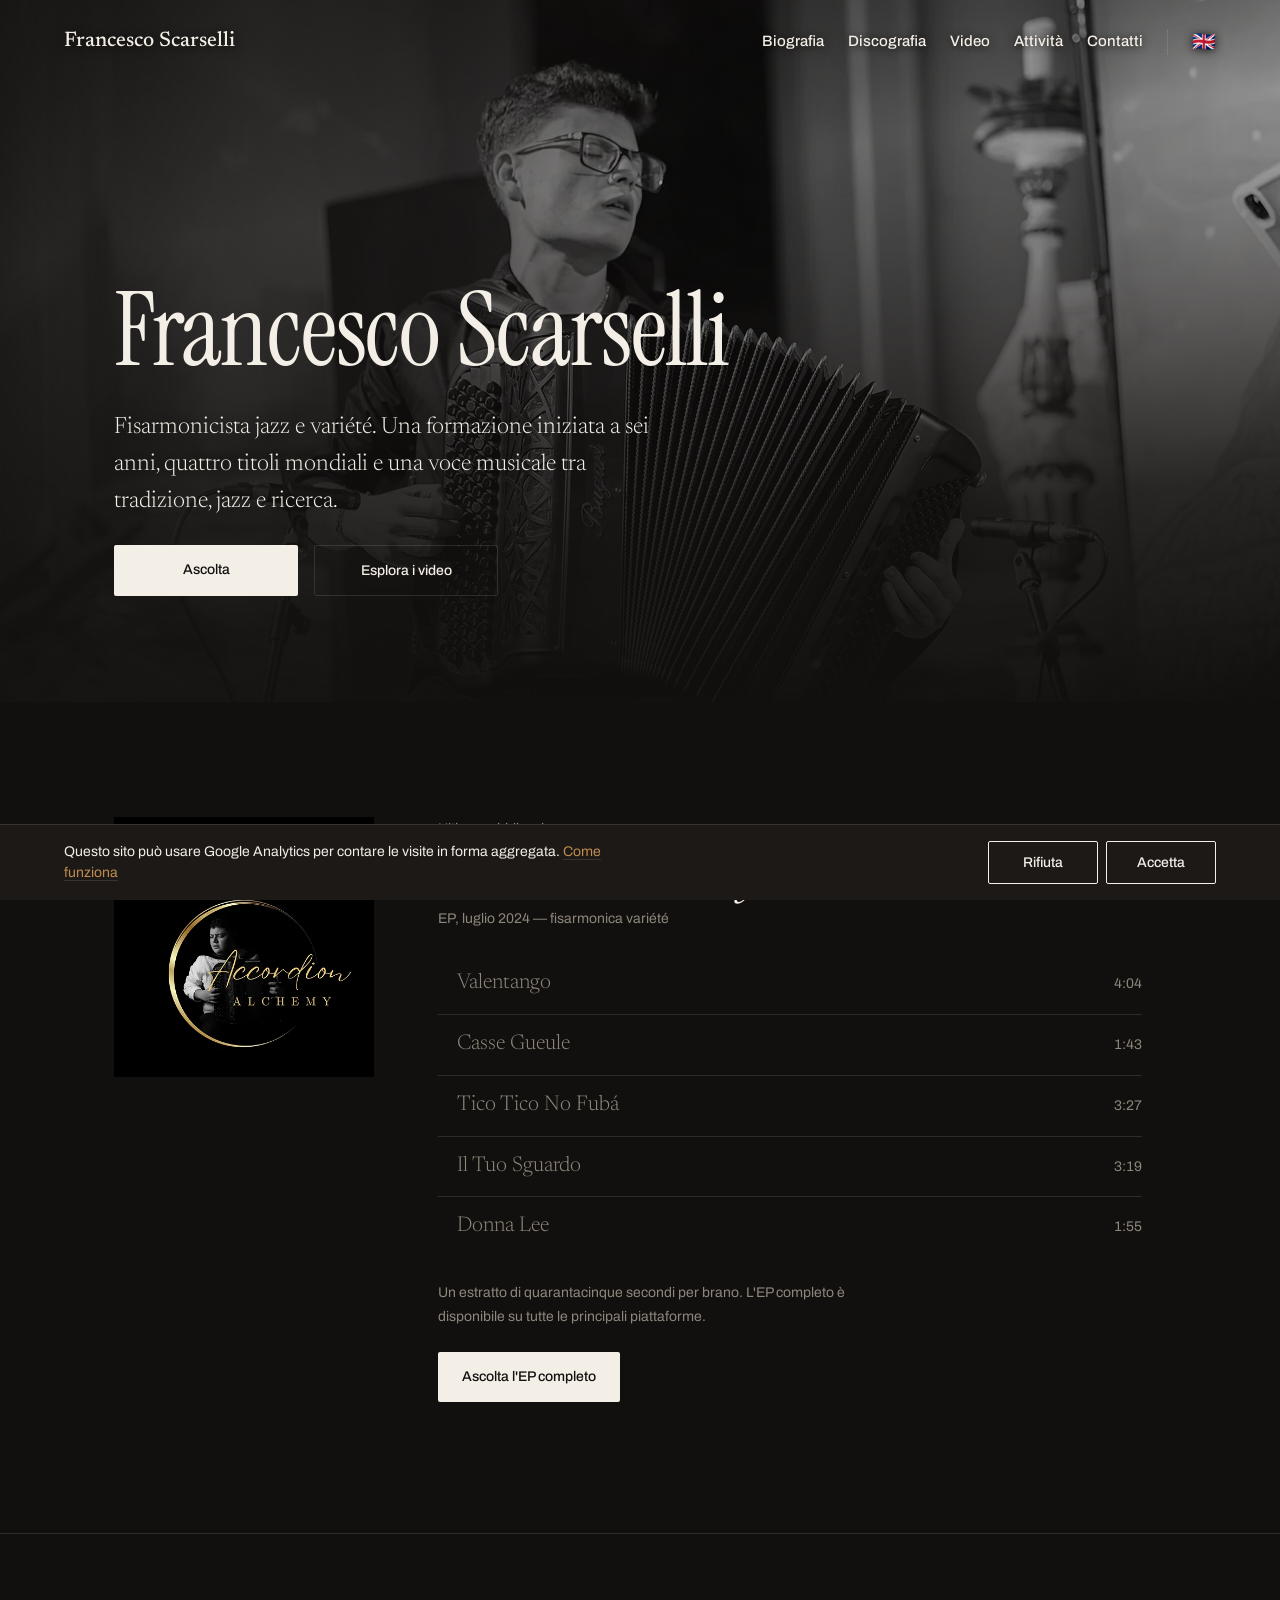
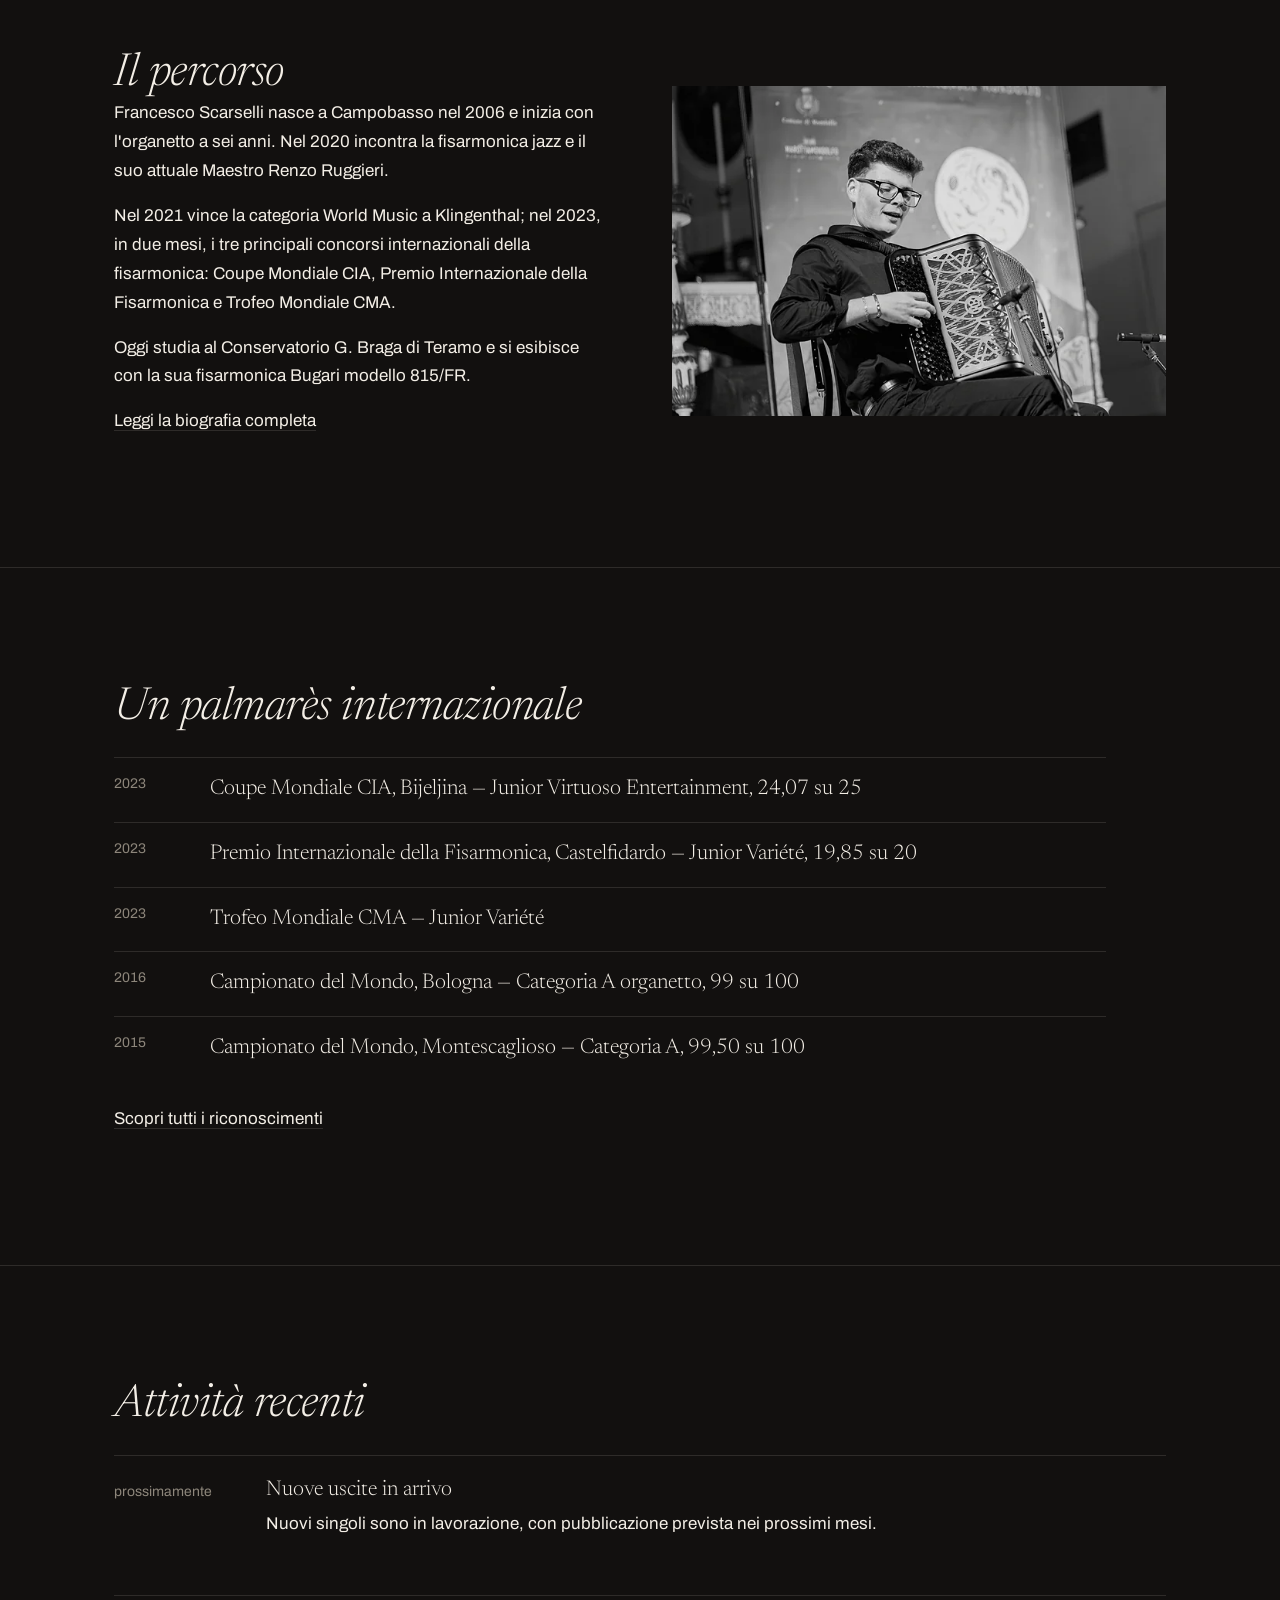
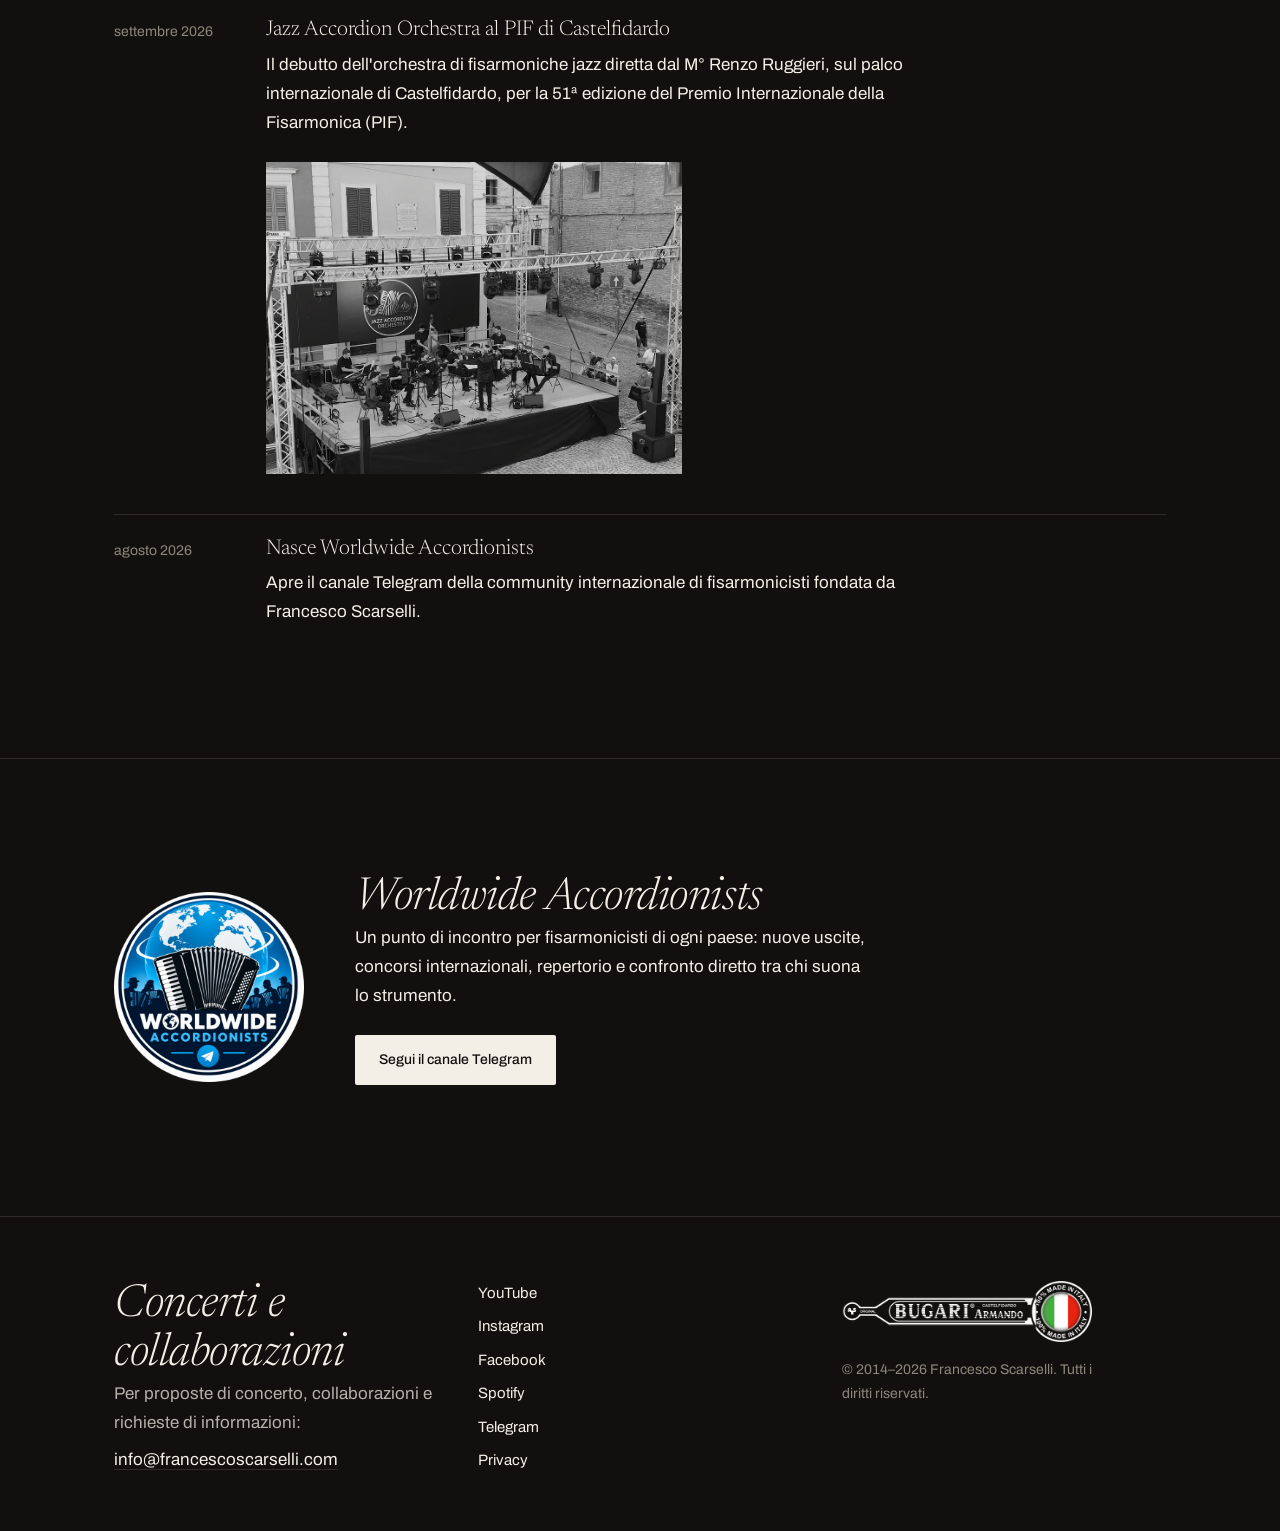
==== index.html @ 00cfff8c "Il lettore non si interrompe dopo un aggiornamento del sito e si chiude nella pagina video" ====
<!doctype html>
<html lang="it">
<head>
<meta charset="utf-8">
<meta name="viewport" content="width=device-width, initial-scale=1">
<title>Francesco Scarselli — fisarmonicista jazz e variété</title>
<meta name="description" content="Francesco Scarselli è un fisarmonicista jazz e variété, quattro volte campione del mondo. Scopri la sua biografia, musica e le prossime esibizioni.">
<link rel="alternate" hreflang="it" href="https://francescoscarselli.com/">
<link rel="alternate" hreflang="en" href="https://francescoscarselli.com/en/">
<link rel="alternate" hreflang="x-default" href="https://francescoscarselli.com/">
<link rel="preload" href="assets/fonts/archivo-400.woff2" as="font" type="font/woff2" crossorigin>
<link rel="preload" href="assets/fonts/instrument-serif.woff2" as="font" type="font/woff2" crossorigin>
<link rel="preload" href="assets/fonts/newsreader-300.woff2" as="font" type="font/woff2" crossorigin>
<link rel="preload" href="assets/fonts/newsreader-500.woff2" as="font" type="font/woff2" crossorigin>
<link rel="preload" href="assets/fonts/newsreader-300-italic.woff2" as="font" type="font/woff2" crossorigin>
<link rel="preload" href="assets/fonts/archivo-500.woff2" as="font" type="font/woff2" crossorigin>
<link rel="icon" href="favicon.png" type="image/png" sizes="128x128">
<link rel="apple-touch-icon" href="apple-touch-icon.png">
<meta property="og:type" content="website">
<meta property="og:site_name" content="Francesco Scarselli">
<meta property="og:locale" content="it_IT">
<meta property="og:title" content="Francesco Scarselli — fisarmonicista jazz e variété">
<meta property="og:description" content="Francesco Scarselli è un fisarmonicista jazz e variété, quattro volte campione del mondo. Scopri la sua biografia, musica e le prossime esibizioni.">
<meta property="og:image" content="https://francescoscarselli.com/assets/img/ritratto-apertura-1280.jpg">
<meta property="og:url" content="https://francescoscarselli.com/">
<meta name="twitter:card" content="summary_large_image">
<script type="application/ld+json">
{
  "@context": "https://schema.org",
  "@type": "Person",
  "name": "Francesco Scarselli",
  "jobTitle": "Fisarmonicista",
  "birthDate": "2006-04-15",
  "birthPlace": {
    "@type": "Place",
    "name": "Campobasso, Italia"
  },
  "url": "https://francescoscarselli.com/",
  "image": "https://francescoscarselli.com/assets/img/ritratto-apertura-1280.jpg",
  "email": "info@francescoscarselli.com",
  "knowsAbout": [
    "Fisarmonica jazz",
    "Fisarmonica variété",
    "Fisarmonica diatonica",
    "Organetto"
  ],
  "award": [
    "Coupe Mondiale CIA 2023, Junior Virtuoso Entertainment",
    "Premio Internazionale della Fisarmonica 2023, Junior Variété",
    "Trofeo Mondiale CMA 2023, Junior Variété",
    "Internationaler Akkordeonwettbewerb Klingenthal 2021, World Music"
  ],
  "sameAs": [
    "https://youtube.com/@francescoscarselli",
    "https://instagram.com/francesco_scarselli",
    "https://facebook.com/francescoscarselli.official",
    "https://open.spotify.com/artist/1GVGCBt9BLbeAoKMVGDyLu",
    "https://t.me/worldwideaccordionists"
  ]
}
</script>
<link rel="stylesheet" href="assets/css/site.css?v=ff2ffb48">
</head>
<body>
<a class="salta" href="#principale">Vai al contenuto</a>
<header class="testata">
  <a class="testata-nome" href="./">Francesco Scarselli</a>
  <nav class="testata-voci" aria-label="Sezioni del sito">
    <a href="biografia">Biografia</a>
    <a href="discografia">Discografia</a>
    <a href="video">Video</a>
    <a href="./#attivita">Attività</a>
    <a href="#contatti">Contatti</a>
  </nav>
  <a class="testata-lingua" href="en/" hreflang="en" lang="en" aria-label="Passa all'inglese" title="English">🇬🇧</a>
</header>
<main id="principale">
<section class="apertura">
  <picture class="apertura-foto">
    <source media="(max-width: 640px)" type="image/webp" srcset="assets/img/apertura-stretta-480.webp 480w, assets/img/apertura-stretta-640.webp 640w, assets/img/apertura-stretta-960.webp 960w, assets/img/apertura-stretta-1280.webp 1280w" sizes="100vw">
    <source media="(max-width: 640px)" srcset="assets/img/apertura-stretta-640.jpg 640w, assets/img/apertura-stretta-960.jpg 960w" sizes="100vw">
    <source type="image/webp" srcset="assets/img/ritratto-apertura-960.webp 960w, assets/img/ritratto-apertura-1280.webp 1280w, assets/img/ritratto-apertura-1920.webp 1920w, assets/img/ritratto-apertura-2560.webp 2560w" sizes="100vw">
    <img src="assets/img/ritratto-apertura-1280.jpg" width="4000" height="2667" alt="Francesco Scarselli in concerto, gli occhi chiusi sulla fisarmonica" fetchpriority="high">
  </picture>
  <div class="apertura-velo"></div>
  <div class="contenitore apertura-testo">
    <h1>Francesco Scarselli</h1>
    <p class="apertura-frase">Fisarmonicista jazz e variété. Una formazione iniziata a sei anni, quattro titoli mondiali e una voce musicale tra tradizione, jazz e ricerca.</p>
    <p class="azioni">
      <a class="bottone" href="#ascolta">Ascolta</a>
      <a class="bottone tenue" href="video">Esplora i video</a>
    </p>
  </div>
</section>
<section class="disco sezione" id="ascolta" data-disco="Accordion Alchemy">
  <div class="contenitore disco-griglia">
    <picture class="copertina">
      <source type="image/webp" srcset="assets/img/cover-accordion-alchemy-480.webp 480w, assets/img/cover-accordion-alchemy-640.webp 640w" sizes="(max-width: 720px) 220px, 260px">
      <img src="assets/img/cover-accordion-alchemy-640.jpg" width="640" height="640" loading="lazy" alt="Copertina di Accordion Alchemy: Francesco Scarselli con la fisarmonica dentro un cerchio dorato">
    </picture>
    <div>
      <p class="minuto">Ultima pubblicazione</p>
      <h2>Accordion Alchemy</h2>
      <p class="minuto">EP, luglio 2024 — fisarmonica variété</p>
      <ol class="tracce">
        <li><button type="button" data-src="assets/audio/valentango.mp3" data-duration="244"><span class="traccia-titolo">Valentango</span><span class="minuto">4:04</span></button></li>
        <li><button type="button" data-src="assets/audio/casse-gueule.mp3" data-duration="103"><span class="traccia-titolo">Casse Gueule</span><span class="minuto">1:43</span></button></li>
        <li><button type="button" data-src="assets/audio/tico-tico-no-fuba.mp3" data-duration="207"><span class="traccia-titolo">Tico Tico No Fubá</span><span class="minuto">3:27</span></button></li>
        <li><button type="button" data-src="assets/audio/il-tuo-sguardo.mp3" data-duration="199"><span class="traccia-titolo">Il Tuo Sguardo</span><span class="minuto">3:19</span></button></li>
        <li><button type="button" data-src="assets/audio/donna-lee.mp3" data-duration="115"><span class="traccia-titolo">Donna Lee</span><span class="minuto">1:55</span></button></li>
      </ol>
      <p class="nota-audio minuto">Un estratto di quarantacinque secondi per brano. L'EP completo è disponibile su tutte le principali piattaforme.</p>
      <p class="azioni"><a class="bottone" href="https://push.fm/fl/accordionalchemy" target="_blank">Ascolta l'EP completo</a></p>
    </div>
  </div>
</section>
<section class="sezione">
  <div class="contenitore ritratto-griglia">
    <div>
      <h2>Il percorso</h2>
      <p>Francesco Scarselli nasce a Campobasso nel 2006 e inizia con l'organetto a sei anni. Nel 2020 incontra la fisarmonica jazz e il suo attuale Maestro Renzo Ruggieri.</p>
      <p>Nel 2021 vince la categoria World Music a Klingenthal; nel 2023, in due mesi, i tre principali concorsi internazionali della fisarmonica: Coupe Mondiale CIA, Premio Internazionale della Fisarmonica e Trofeo Mondiale CMA.</p>
      <p>Oggi studia al Conservatorio G. Braga di Teramo e si esibisce con la sua fisarmonica Bugari modello 815/FR.</p>
      <p><a href="biografia">Leggi la biografia completa</a></p>
    </div>
    <picture>
      <source type="image/webp" srcset="assets/img/concerto-locandina-480.webp 480w, assets/img/concerto-locandina-640.webp 640w, assets/img/concerto-locandina-960.webp 960w, assets/img/concerto-locandina-1280.webp 1280w" sizes="(max-width: 860px) 100vw, 46vw">
      <img src="assets/img/concerto-locandina-1280.jpg" width="4000" height="2667" loading="lazy" alt="Francesco Scarselli suona la fisarmonica Bugari, con il fondale del festival illuminato alle spalle">
    </picture>
  </div>
</section>
<section class="sezione">
  <div class="contenitore">
    <h2>Un palmarès internazionale</h2>
    <ol class="albo">
      <li><span class="minuto">2023</span><span>Coupe Mondiale CIA, Bijeljina — Junior Virtuoso Entertainment, 24,07 su 25</span></li>
      <li><span class="minuto">2023</span><span>Premio Internazionale della Fisarmonica, Castelfidardo — Junior Variété, 19,85 su 20</span></li>
      <li><span class="minuto">2023</span><span>Trofeo Mondiale CMA — Junior Variété</span></li>
      <li><span class="minuto">2016</span><span>Campionato del Mondo, Bologna — Categoria A organetto, 99 su 100</span></li>
      <li><span class="minuto">2015</span><span>Campionato del Mondo, Montescaglioso — Categoria A, 99,50 su 100</span></li>
    </ol>
    <p><a href="biografia#riconoscimenti">Scopri tutti i riconoscimenti</a></p>
  </div>
</section>
<section class="sezione" id="attivita">
  <div class="contenitore">
    <h2>Attività recenti</h2>
    <div class="diario">
      <article>
        <p class="minuto">prossimamente</p>
        <div>
          <h3>Nuove uscite in arrivo</h3>
          <p>Nuovi singoli sono in lavorazione, con pubblicazione prevista nei prossimi mesi.</p>
        </div>
      </article>
      <article>
        <p class="minuto">settembre 2026</p>
        <div>
          <h3>Jazz Accordion Orchestra al PIF di Castelfidardo</h3>
          <p>Il debutto dell'orchestra di fisarmoniche jazz diretta dal M° Renzo Ruggieri, sul palco internazionale di Castelfidardo, per la 51ª edizione del Premio Internazionale della Fisarmonica (PIF).</p>
          <picture>
            <source type="image/webp" srcset="assets/img/jao-castelfidardo-640.webp 640w, assets/img/jao-castelfidardo-960.webp 960w, assets/img/jao-castelfidardo-1280.webp 1280w" sizes="(max-width: 640px) 100vw, 42rem">
            <img src="assets/img/jao-castelfidardo-960.jpg" width="960" height="720" loading="lazy" alt="La Jazz Accordion Orchestra sul palco di Piazza della Repubblica a Castelfidardo, diretta da Renzo Ruggieri">
          </picture>
        </div>
      </article>
      <article>
        <p class="minuto">agosto 2026</p>
        <div>
          <h3>Nasce Worldwide Accordionists</h3>
          <p>Apre il canale Telegram della community internazionale di fisarmonicisti fondata da Francesco Scarselli.</p>
        </div>
      </article>
    </div>
  </div>
</section>
<section class="sezione community">
  <div class="contenitore community-griglia">
    <img class="logo-canale" src="assets/img/marchi/worldwide-accordionists.png?v=06b017e7" width="520" height="520" loading="lazy" alt="">
    <div>
      <h2>Worldwide Accordionists</h2>
    <p>Un punto di incontro per fisarmonicisti di ogni paese: nuove uscite, concorsi internazionali, repertorio e confronto diretto tra chi suona lo strumento.</p>
    <p class="azioni">
      <a class="bottone" href="https://t.me/worldwideaccordionists" target="_blank">Segui il canale Telegram</a>
    </p>
    </div>
  </div>
</section>
</main>
<footer class="piede" id="contatti">
  <div class="contenitore piede-griglia">
    <div>
      <h2>Concerti e collaborazioni</h2>
      <p class="piede-invito">Per proposte di concerto, collaborazioni e richieste di informazioni:</p>
      <p><a href="mailto:info@francescoscarselli.com">info@francescoscarselli.com</a></p>
    </div>
    <nav aria-label="Profili social">
      <a href="https://youtube.com/@francescoscarselli" target="_blank">YouTube</a>
      <a href="https://instagram.com/francesco_scarselli" target="_blank">Instagram</a>
      <a href="https://facebook.com/francescoscarselli.official" target="_blank">Facebook</a>
      <a href="https://open.spotify.com/artist/1GVGCBt9BLbeAoKMVGDyLu" target="_blank">Spotify</a>
      <a href="https://t.me/francescoscarselli" target="_blank">Telegram</a>
      <a href="privacy">Privacy</a>
    </nav>
    <div class="piede-chiusura">
      <p class="marchio"><img src="assets/img/marchi/bugari-armando.png?v=b4e5bd3c" width="620" height="153" loading="lazy" alt="Bugari Armando Accordions, Castelfidardo"></p>
      <p class="minuto piede-nota">&copy; 2014–2026 Francesco Scarselli. Tutti i diritti riservati.</p>
    </div>
  </div>
</footer>
<script type="module" src="assets/js/player.js?v=7bae52b1"></script>
<script type="module" src="assets/js/nav.js?v=7eef18b5"></script>
<script type="module" src="assets/js/video.js?v=ce2b195b"></script>
<script type="module" src="assets/js/consenso.js?v=708067f4"></script>
</body>
</html>
---- assets/css/site.css ----
@font-face {
  font-family: 'Newsreader';
  src: url('../fonts/newsreader-300.woff2') format('woff2');
  font-weight: 300;
  font-style: normal;
  font-display: optional;
}
@font-face {
  font-family: 'Newsreader';
  src: url('../fonts/newsreader-300-italic.woff2') format('woff2');
  font-weight: 300;
  font-style: italic;
  font-display: optional;
}
@font-face {
  font-family: 'Newsreader';
  src: url('../fonts/newsreader-500.woff2') format('woff2');
  font-weight: 500;
  font-style: normal;
  font-display: optional;
}
@font-face {
  font-family: 'Instrument Serif';
  src: url('../fonts/instrument-serif.woff2') format('woff2');
  font-weight: 400;
  font-style: normal;
  font-display: optional;
}
@font-face {
  font-family: 'Archivo';
  src: url('../fonts/archivo-400.woff2') format('woff2');
  font-weight: 400;
  font-style: normal;
  font-display: optional;
}
@font-face {
  font-family: 'Archivo';
  src: url('../fonts/archivo-500.woff2') format('woff2');
  font-weight: 500;
  font-style: normal;
  font-display: optional;
}

:root {
  --fondo: #12100F;
  --superficie: #1C1917;
  --testo: #F3EEE6;
  --secondario: #8D867B;
  --accento: #BE8C4E;
  --bordo: rgba(243, 238, 230, .12);

  --t1: 13px;
  --t2: 14px;
  --t3: 17px;
  --t4: 21px;
  --t5: 28px;
  --t6: clamp(30px, 4.4vw, 46px);
  --t7: clamp(44px, 8vw, 112px);

  --s1: 8px;
  --s2: 16px;
  --s3: 24px;
  --s4: 40px;
  --s5: 64px;
  --s6: 96px;
  --s7: 128px;

  --gronda: clamp(20px, 5vw, 64px);
  --titolo: 'Newsreader', Georgia, 'Times New Roman', serif;
  --corrente: 'Archivo', system-ui, -apple-system, 'Segoe UI', sans-serif;

  color-scheme: dark;
}

*, *::before, *::after { box-sizing: border-box; }

html {
  -webkit-text-size-adjust: 100%;
  overflow-x: clip;
  scroll-behavior: smooth;
}

body {
  margin: 0;
  background: var(--fondo);
  color: var(--testo);
  font-family: var(--corrente);
  font-size: var(--t3);
  line-height: 1.7;
}

h1, h2, h3 {
  font-family: var(--titolo);
  font-weight: 300;
  line-height: 1.08;
  text-wrap: balance;
  margin: 0;
}

h1 { font-size: var(--t7); letter-spacing: -.02em; }
h2 { font-size: var(--t6); font-style: italic; font-weight: 300; letter-spacing: -.01em; }
h3 { font-size: var(--t4); font-weight: 300; }

p { margin: 0 0 var(--s2); max-width: 66ch; }

a { color: var(--testo); text-decoration-color: var(--bordo); text-underline-offset: .22em; }
a:hover { text-decoration-color: var(--accento); }

:focus-visible {
  outline: 2px solid var(--accento);
  outline-offset: 3px;
  border-radius: 1px;
}

img { display: block; max-width: 100%; height: auto; }

.contenitore {
  width: 100%;
  max-width: 1180px;
  margin-inline: auto;
  padding-inline: var(--gronda);
}

.stretto { max-width: 720px; }
.stretto p { font-size: 18px; }

.sezione { padding-block: clamp(var(--s5), 9vw, var(--s7)); }
.sezione + .sezione { border-top: 1px solid var(--bordo); }

.minuto {
  font-size: var(--t2);
  color: var(--secondario);
  font-variant-numeric: tabular-nums;
}

.azioni { display: flex; flex-wrap: wrap; gap: var(--s2); margin-top: var(--s3); }
.apertura-testo .azioni .bottone { min-width: 11.5rem; text-align: center; }

.bottone {
  display: inline-block;
  padding: 13px var(--s3);
  background: var(--testo);
  color: var(--fondo);
  font-family: var(--corrente);
  font-size: var(--t2);
  font-weight: 500;
  text-decoration: none;
  border-radius: 2px;
}
.bottone.tenue { background: none; color: var(--testo); border: 1px solid var(--bordo); }

.salta {
  position: absolute;
  left: -9999px;
}
.salta:focus {
  left: var(--gronda);
  top: var(--s2);
  z-index: 60;
  background: var(--testo);
  color: var(--fondo);
  padding: var(--s1) var(--s2);
}

@media (prefers-reduced-motion: reduce) {
  html { scroll-behavior: auto; }
  *, *::before, *::after {
    animation-duration: .001ms !important;
    animation-iteration-count: 1 !important;
    transition-duration: .001ms !important;
  }
}

.testata {
  position: relative;
  z-index: 10;
  display: flex;
  align-items: center;
  gap: var(--s3);
  padding: var(--s3) var(--gronda);
}
.testata-nome {
  font-family: var(--titolo);
  font-size: var(--t4);
  font-weight: 500;
  text-decoration: none;
  margin-right: auto;
  text-shadow: 0 1px 10px rgba(18, 16, 15, .9);
  transform-origin: left center;
  transition: transform .18s ease, color .18s ease;
}
.testata-nome:hover { transform: scale(1.05); color: var(--accento); }
.testata-voci {
  display: flex;
  gap: var(--s3);
  padding-right: var(--s3);
  border-right: 1px solid var(--bordo);
}
.testata-voci a, .testata-lingua {
  font-size: 15px;
  font-weight: 500;
  color: var(--testo);
  text-decoration: none;
  text-shadow: 0 1px 10px rgba(18, 16, 15, .9);
}
.testata-voci a:hover, .testata-lingua:hover { color: var(--accento); }
.testata-lingua {
  font-size: 19px;
  line-height: 1;
  filter: saturate(.9);
  transition: transform .18s ease, filter .18s ease;
}
.testata-lingua:hover { transform: scale(1.12); filter: saturate(1.1); }

.apertura {
  position: relative;
  min-height: 78svh;
  display: flex;
  align-items: flex-end;
  margin-top: -84px;
  padding-top: 84px;
}
body:has(.apertura) .testata {
  position: absolute;
  inset-inline: 0;
  top: 0;
}
body:has(.apertura) .apertura {
  margin-top: 0;
  padding-top: 0;
}
.apertura-foto { position: absolute; inset: 0; }
.apertura-foto img {
  width: 100%;
  height: 100%;
  object-fit: cover;
  object-position: 62% 26%;
}
.apertura-velo {
  position: absolute;
  inset: 0;
  background:
    linear-gradient(172deg, rgba(18,16,15,.6) 0%, rgba(18,16,15,.2) 30%, rgba(18,16,15,.88) 74%, var(--fondo) 100%),
    linear-gradient(95deg, rgba(18,16,15,.92) 0%, rgba(18,16,15,.5) 36%, rgba(18,16,15,0) 64%);
}
.apertura-testo { position: relative; padding-bottom: clamp(var(--s4), 7vw, var(--s6)); }
.apertura-testo h1 {
  font-family: 'Instrument Serif', 'Newsreader', Georgia, serif;
  font-weight: 400;
  letter-spacing: -.012em;
}
.apertura-frase {
  font-family: var(--titolo);
  font-weight: 300;
  font-size: clamp(var(--t3), 2.1vw, 23px);
  line-height: 1.6;
  max-width: 44ch;
  margin-top: var(--s3);
  text-shadow: 0 1px 24px rgba(18,16,15,.85);
}

.disco-griglia {
  display: grid;
  grid-template-columns: minmax(180px, 260px) 1fr;
  gap: clamp(var(--s3), 5vw, var(--s5));
  align-items: start;
}
.copertina img { width: 100%; }

.tracce {
  list-style: none;
  margin: var(--s3) 0;
  padding: 0;
  max-width: 44rem;
}
.tracce li + li { border-top: 1px solid var(--bordo); }
.tracce button {
  display: flex;
  align-items: baseline;
  gap: var(--s2);
  width: 100%;
  padding: 12px 0;
  background: none;
  border: 0;
  color: var(--secondario);
  font: inherit;
  font-size: var(--t3);
  text-align: left;
  cursor: pointer;
}
.tracce .traccia-titolo { font-family: var(--titolo); font-size: var(--t4); font-weight: 300; }
.tracce .minuto { margin-left: auto; }
.tracce button:hover:not(:disabled) { color: var(--testo); }
.tracce button:disabled { cursor: default; }
.tracce .in-ascolto button { color: var(--testo); }
.tracce button { padding-left: 19px; }
.tracce .traccia-titolo { position: relative; }
.tracce .in-ascolto .traccia-titolo::before {
  content: '';
  position: absolute;
  left: -19px;
  top: 50%;
  width: 7px;
  height: 7px;
  margin-top: -3.5px;
  border-radius: 50%;
  background: var(--accento);
}
.nota-audio { max-width: 52ch; margin-top: var(--s2); }

.barra[hidden] { display: none; }
.barra {
  position: fixed;
  inset-inline: 0;
  bottom: 0;
  z-index: 50;
  display: flex;
  align-items: center;
  gap: var(--s2);
  height: 56px;
  padding-inline: var(--gronda);
  background: var(--superficie);
  border-top: 1px solid var(--bordo);
}
.barra-play {
  width: 30px;
  height: 30px;
  flex: none;
  border: 1px solid var(--accento);
  border-radius: 50%;
  background: none;
  cursor: pointer;
  position: relative;
}
.barra-play::before,
.barra-play::after {
  content: '';
  position: absolute;
  top: 50%;
  width: 3px;
  height: 11px;
  background: var(--accento);
  transform: translateY(-50%);
}
.barra-play::before { left: 10px; }
.barra-play::after { right: 10px; }
.barra.in-pausa .barra-play::before {
  left: 11px;
  width: 0;
  height: 0;
  background: none;
  border-left: 9px solid var(--accento);
  border-top: 6px solid transparent;
  border-bottom: 6px solid transparent;
}
.barra.in-pausa .barra-play::after { content: none; }
.barra-testo { display: flex; gap: var(--s2); align-items: center; min-width: 0; }
.barra-titolo {
  font-family: var(--titolo);
  font-size: var(--t3);
  font-weight: 300;
  line-height: 1;
  white-space: nowrap;
  overflow: hidden;
  text-overflow: ellipsis;
}
.barra-linea { flex: 1; height: 2px; background: var(--bordo); min-width: 60px; }
.barra-linea i {
  display: block;
  height: 100%;
  background: var(--accento);
  transform-origin: left;
  transform: scaleX(0);
}
.barra-chiudi {
  display: flex;
  align-items: center;
  justify-content: center;
  width: 44px;
  height: 44px;
  margin-right: -10px;
  flex: none;
  background: none;
  border: 0;
  color: var(--secondario);
  font-size: var(--t4);
  line-height: 1;
  cursor: pointer;
  padding: 0;
}
.barra-chiudi:hover { color: var(--testo); }
.barra-chiudi svg { width: 15px; height: 15px; }
.barra-tempo { line-height: 1; }

.ritratto-griglia {
  display: grid;
  grid-template-columns: 1fr 1fr;
  gap: clamp(var(--s3), 5vw, var(--s5));
  align-items: center;
}

.albo {
  list-style: none;
  margin: var(--s3) 0;
  padding: 0;
  max-width: 62rem;
}
.albo li {
  display: flex;
  gap: var(--s3);
  padding: 14px 0;
  border-top: 1px solid var(--bordo);
  font-family: var(--titolo);
  font-size: var(--t4);
  font-weight: 300;
}
.albo .minuto { flex: none; width: 4.5rem; font-family: var(--corrente); }

.diario { display: grid; gap: var(--s4); margin-top: var(--s3); }
.diario article {
  display: grid;
  grid-template-columns: 8rem 1fr;
  gap: var(--s3);
  padding-top: var(--s3);
  border-top: 1px solid var(--bordo);
}
.diario h3 { margin-bottom: var(--s1); }
.diario picture { display: block; margin-top: var(--s3); max-width: 26rem; }

.community p { max-width: 52ch; }

.piede {
  border-top: 1px solid var(--bordo);
  padding-block: var(--s5) var(--s4);
}
.piede-griglia {
  display: grid;
  grid-template-columns: repeat(auto-fit, minmax(230px, 1fr));
  gap: var(--s4);
  align-items: start;
}
.piede nav { display: flex; flex-direction: column; gap: var(--s1); }
.piede nav a { font-size: 15px; text-decoration: none; color: var(--testo); }
.piede nav a:hover { color: var(--accento); }
.piede-nota { max-width: 32ch; }
.piede-invito { max-width: 34ch; margin-bottom: var(--s1); color: rgba(243, 238, 230, .72); }

@media (max-width: 860px) {
  .ritratto-griglia { grid-template-columns: 1fr; }
}
@media (max-width: 720px) {
  .disco-griglia { grid-template-columns: 1fr; }
  .copertina { max-width: 220px; }
  .barra-tempo { display: none; }
}
@media (max-width: 640px) {
  .testata { flex-wrap: wrap; gap: var(--s2); padding-block: var(--s2); }
  .testata-voci {
    order: 3;
    width: 100%;
    flex-wrap: wrap;
    justify-content: space-between;
    column-gap: var(--s2);
    row-gap: 6px;
    padding-right: 0;
    border-right: 0;
  }


  .apertura { min-height: 82svh; }
  .apertura-foto img { object-position: 50% 12%; }
  .apertura-velo {
    background: linear-gradient(180deg, rgba(18,16,15,.72) 0%, rgba(18,16,15,.15) 26%, rgba(18,16,15,.72) 58%, rgba(18,16,15,.96) 82%, var(--fondo) 100%);
  }
  .apertura-frase { font-size: var(--t3); }

  .sezione { padding-block: var(--s4); }
  h2 { font-size: 30px; }

  .disco-griglia { grid-template-columns: 1fr; gap: var(--s2); }
  .copertina { max-width: 132px; }
  .tracce { margin-top: var(--s2); }
  .tracce button { padding: 10px 0; }
  .tracce .traccia-titolo { font-size: var(--t3); }

  .ritratto-griglia img { max-height: 260px; object-fit: cover; object-position: 50% 35%; }

  .albo { margin-block: var(--s2); }
  .albo li { flex-direction: column; gap: 0; font-size: 16px; padding: 11px 0; line-height: 1.45; }
  .albo .minuto { width: auto; font-size: var(--t1); }

  .diario { gap: var(--s3); }
  .diario article { grid-template-columns: 1fr; gap: 2px; padding-top: var(--s2); }
  .diario picture { margin-top: var(--s2); }
}

.video-griglia {
  display: grid;
  grid-template-columns: repeat(auto-fit, minmax(300px, 1fr));
  gap: var(--s3);
  margin-top: var(--s4);
}
.video { aspect-ratio: 16 / 9; background: var(--superficie); max-width: 100%; }
.video a {
  position: relative;
  display: block;
  width: 100%;
  height: 100%;
  color: var(--testo);
  text-decoration: none;
}
.video img { width: 100%; height: 100%; object-fit: cover; opacity: .72; }
.video a span {
  position: absolute;
  inset-inline: 0;
  bottom: 0;
  padding: var(--s2);
  font-family: var(--titolo);
  font-size: var(--t4);
  font-weight: 300;
  background: linear-gradient(transparent, rgba(18,16,15,.94));
}
.video a:hover img { opacity: .95; }
.video iframe { width: 100%; height: 100%; border: 0; display: block; }

.community-griglia {
  display: grid;
  grid-template-columns: minmax(120px, 190px) 1fr;
  gap: clamp(var(--s3), 4vw, var(--s5));
  align-items: center;
}
.logo-canale { width: 100%; height: auto; }

.marchio { margin: 0 0 var(--s2); }
.marchio img {
  width: 100%;
  max-width: 250px;
  height: auto;
}

.video-principale { margin: var(--s4) 0 var(--s5); }
.video-principale video {
  width: 100%;
  height: auto;
  display: block;
  background: var(--superficie);
  aspect-ratio: 16 / 9;
}
.video-principale .avviso-audio {
  display: inline-flex;
  align-items: center;
  gap: 8px;
  margin-top: 10px;
  padding: 7px 14px;
  font-family: var(--corrente);
  font-size: var(--t2);
  color: var(--accento);
  background: none;
  border: 1px solid var(--accento);
  border-radius: 2px;
  cursor: pointer;
}
.video-principale .avviso-audio::before {
  content: '';
  width: 0;
  height: 0;
  border-left: 7px solid currentColor;
  border-top: 5px solid transparent;
  border-bottom: 5px solid transparent;
}
.video-principale .avviso-audio:hover { background: var(--accento); color: var(--fondo); }
.video-principale figcaption {
  margin-top: 6px;
  font-size: var(--t2);
  color: var(--secondario);
  max-width: 60ch;
}

@media (max-width: 640px) {
  .community-griglia { grid-template-columns: 1fr; justify-items: start; }
  .logo-canale { max-width: 150px; }
}

.consenso[hidden] { display: none; }
.consenso {
  position: fixed;
  inset-inline: 0;
  bottom: 0;
  z-index: 60;
  padding: var(--s2) var(--gronda);
  background: var(--superficie);
  border-top: 1px solid var(--bordo);
}
.consenso-dentro {
  display: flex;
  flex-wrap: wrap;
  align-items: center;
  justify-content: space-between;
  gap: var(--s2) var(--s3);
  width: 100%;
  max-width: 1180px;
  margin-inline: auto;
}
.consenso p {
  margin: 0;
  flex: 1 1 22rem;
  font-size: var(--t2);
  line-height: 1.55;
  color: var(--testo);
  max-width: 68ch;
}
.consenso a { color: var(--accento); }
.consenso-azioni { display: flex; gap: var(--s1); flex: none; }
.consenso .bottone {
  cursor: pointer;
  font-family: var(--corrente);
  background: none;
  color: var(--testo);
  border: 1px solid var(--testo);
  min-width: 110px;
  text-align: center;
}
.consenso .bottone:hover {
  background: var(--accento);
  border-color: var(--accento);
  color: var(--fondo);
}

.barra { bottom: var(--spazio-banner, 0px); }

@media (max-width: 640px) {
  .consenso { padding-block: var(--s2); }
  .consenso-azioni { width: 100%; }
  .consenso-azioni .bottone { flex: 1; text-align: center; }
}

.ritratto-ampio { margin: 0; max-width: 70ch; }
.ritratto-ampio img { width: 100%; }
.ritratto-ampio figcaption {
  margin-top: 10px;
  font-size: var(--t2);
  color: var(--secondario);
}

@keyframes entra-titolo {
  from { opacity: 0; transform: translateY(14px); }
  to { opacity: 1; transform: translateY(0); }
}
@keyframes entra-velo {
  from { opacity: 0; }
  to { opacity: 1; }
}
@keyframes sale-barra {
  from { transform: translateY(100%); }
  to { transform: translateY(0); }
}
@keyframes scende-barra {
  from { transform: translateY(0); }
  to { transform: translateY(100%); }
}
@keyframes respira-pallino {
  0%, 100% { opacity: 1; transform: scale(1); }
  50% { opacity: .45; transform: scale(.8); }
}

.apertura-testo h1 { animation: entra-titolo .7s cubic-bezier(.2, .7, .3, 1) both; }
.apertura-frase { animation: entra-titolo .7s cubic-bezier(.2, .7, .3, 1) .12s both; }
.apertura-testo .azioni { animation: entra-titolo .7s cubic-bezier(.2, .7, .3, 1) .22s both; }
.apertura-foto { animation: entra-velo 1.1s ease-out both; }

body.gia-navigato .apertura-testo h1,
body.gia-navigato .apertura-frase,
body.gia-navigato .apertura-testo .azioni,
body.gia-navigato .apertura-foto { animation: none; }

.barra { animation: sale-barra .34s cubic-bezier(.2, .7, .3, 1) both; }
.barra.in-uscita {
  animation: scende-barra .3s cubic-bezier(.5, 0, .85, .4) both;
  pointer-events: none;
}
.tracce .in-ascolto .traccia-titolo::before { animation: respira-pallino 2.4s ease-in-out infinite; }

.testata-voci a { position: relative; }
.testata-voci a::after {
  content: '';
  position: absolute;
  left: 0;
  right: 0;
  bottom: -5px;
  height: 1px;
  background: var(--accento);
  transform: scaleX(0);
  transform-origin: left;
  transition: transform .22s ease;
}
.testata-voci a:hover::after,
.testata-voci a:focus-visible::after { transform: scaleX(1); }

.tracce button { transition: color .18s ease, padding-left .18s ease; }
.tracce button:hover:not(:disabled) { padding-left: 25px; }

.bottone { transition: background-color .2s ease, color .2s ease, border-color .2s ease; }
.bottone:hover { background: var(--accento); color: var(--fondo); border-color: var(--accento); }
.bottone.tenue:hover { background: var(--accento); color: var(--fondo); }

.video a img, .video-principale video { transition: opacity .25s ease; }
.video a:hover img { opacity: 1; }

.diario article, .albo li { transition: border-color .25s ease; }
.diario article:hover, .albo li:hover { border-top-color: rgba(190, 140, 78, .5); }

@media (prefers-reduced-motion: reduce) {
  .tracce .in-ascolto .traccia-titolo::before { animation: none; }
  .tracce button:hover:not(:disabled) { padding-left: 19px; }
}

.video-piede {
  display: flex;
  flex-wrap: wrap;
  align-items: center;
  justify-content: space-between;
  gap: var(--s2);
  margin-top: 12px;
}
.video-piede figcaption { margin-top: 0; }
.video-piede .avviso-audio { margin-top: 0; flex: none; }
@media (max-width: 640px) {
  .video-piede { flex-direction: column; align-items: flex-start; }
}

@media (max-width: 440px) {
  .testata-voci { column-gap: 12px; }
}
@media (max-width: 380px) {
  .testata-voci { column-gap: 10px; }
  .testata-voci a { font-size: 14px; }
}
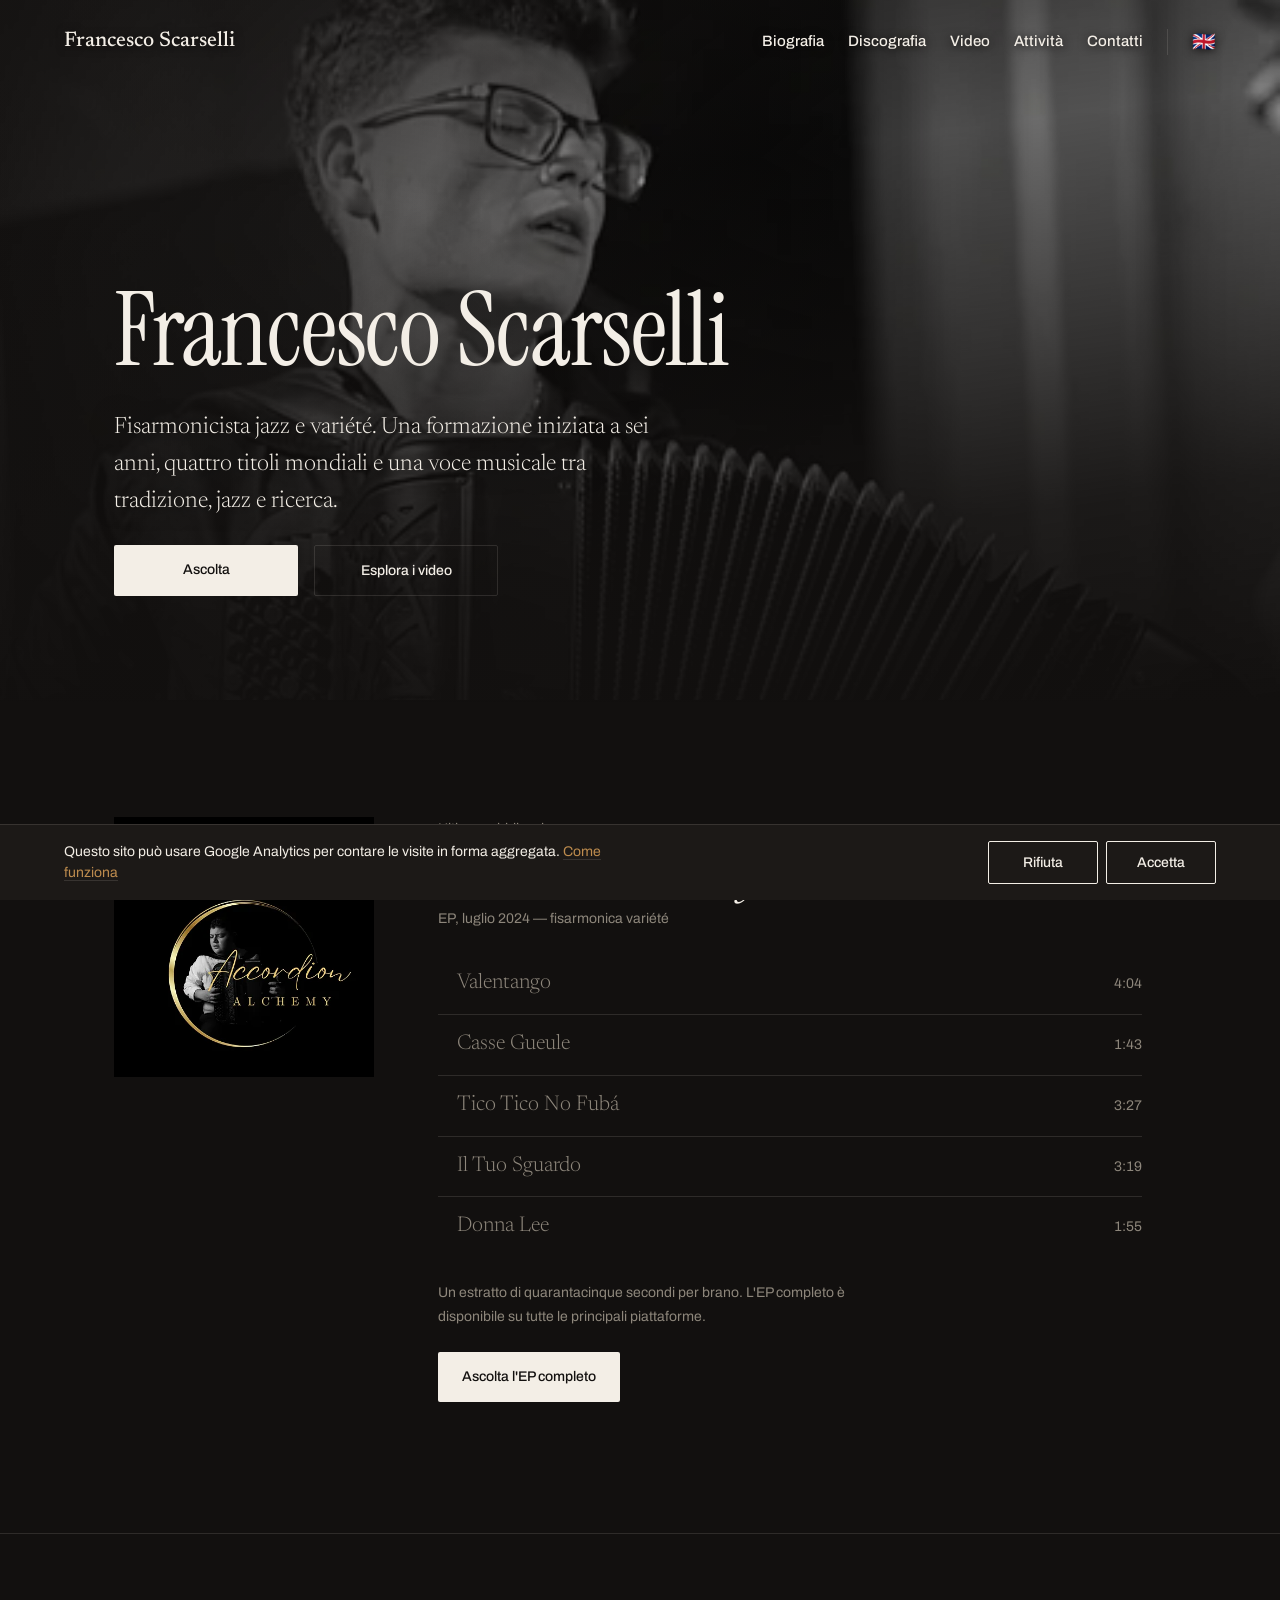
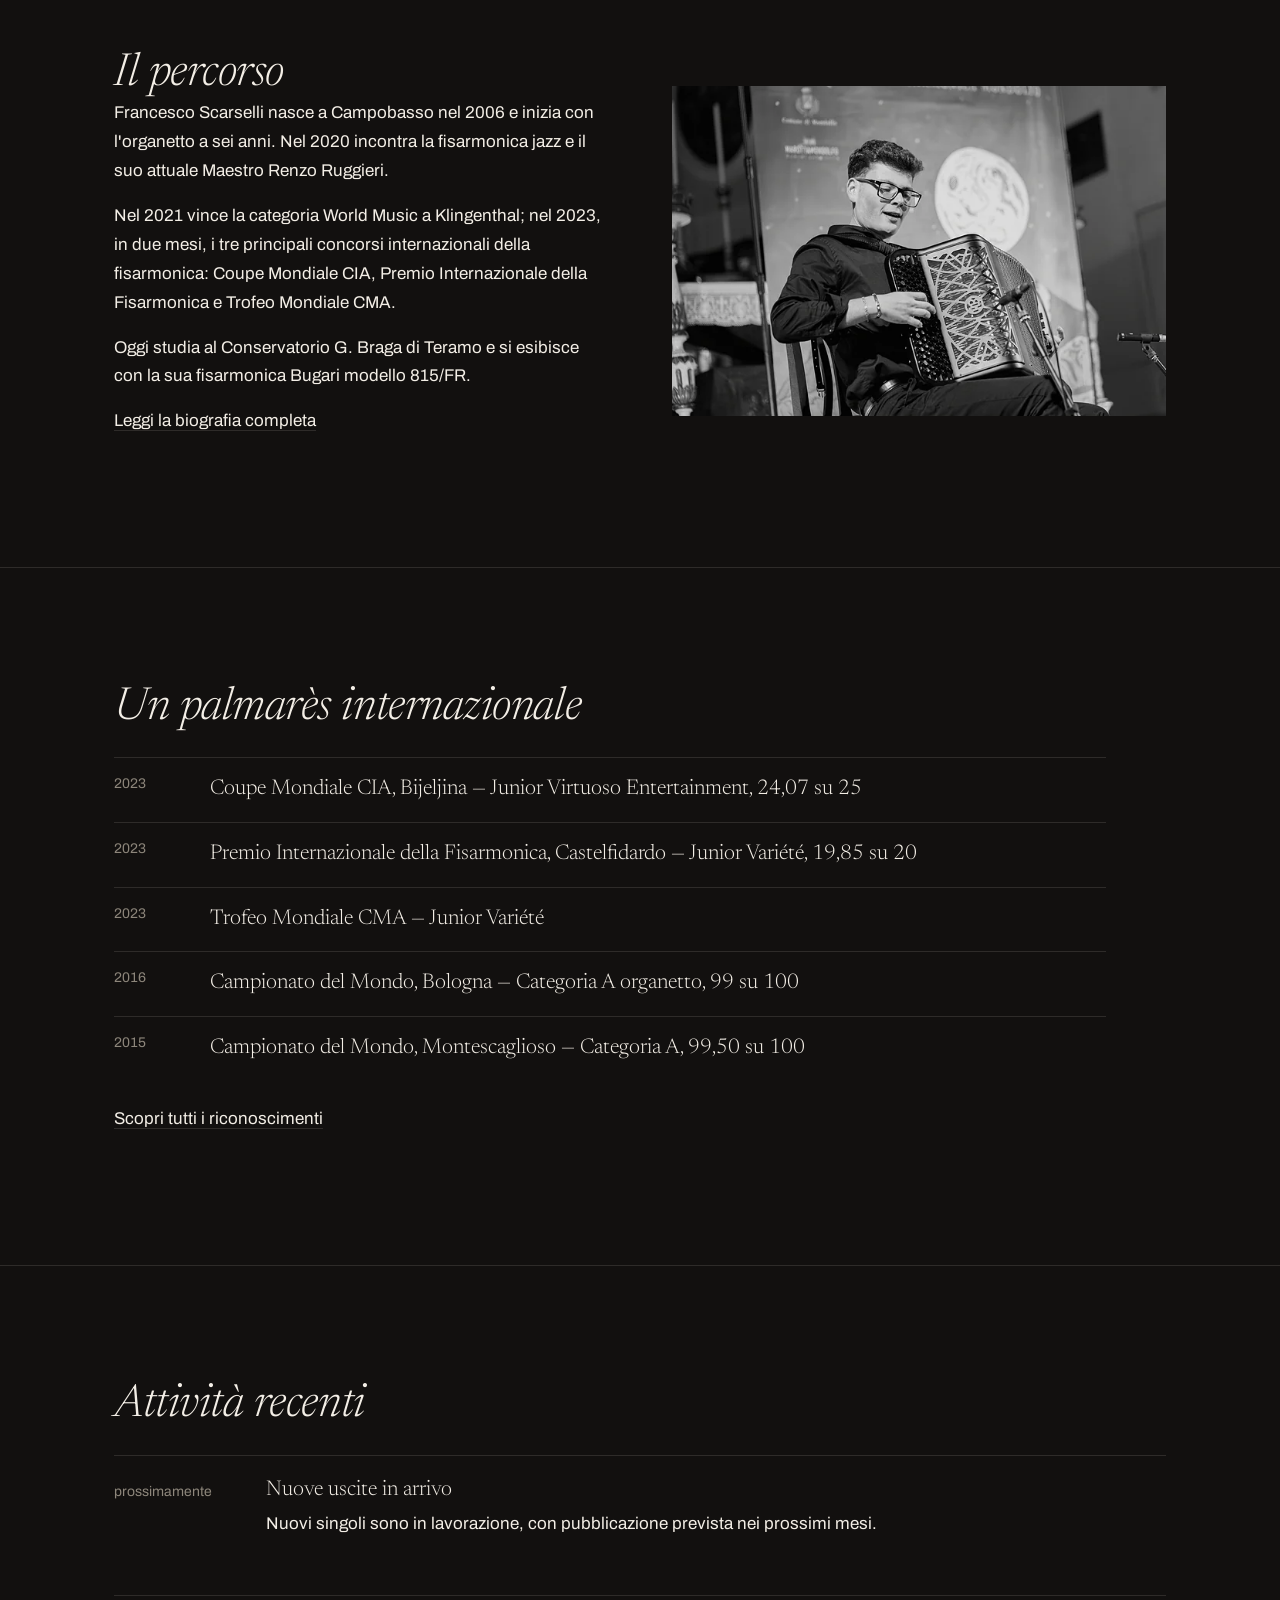
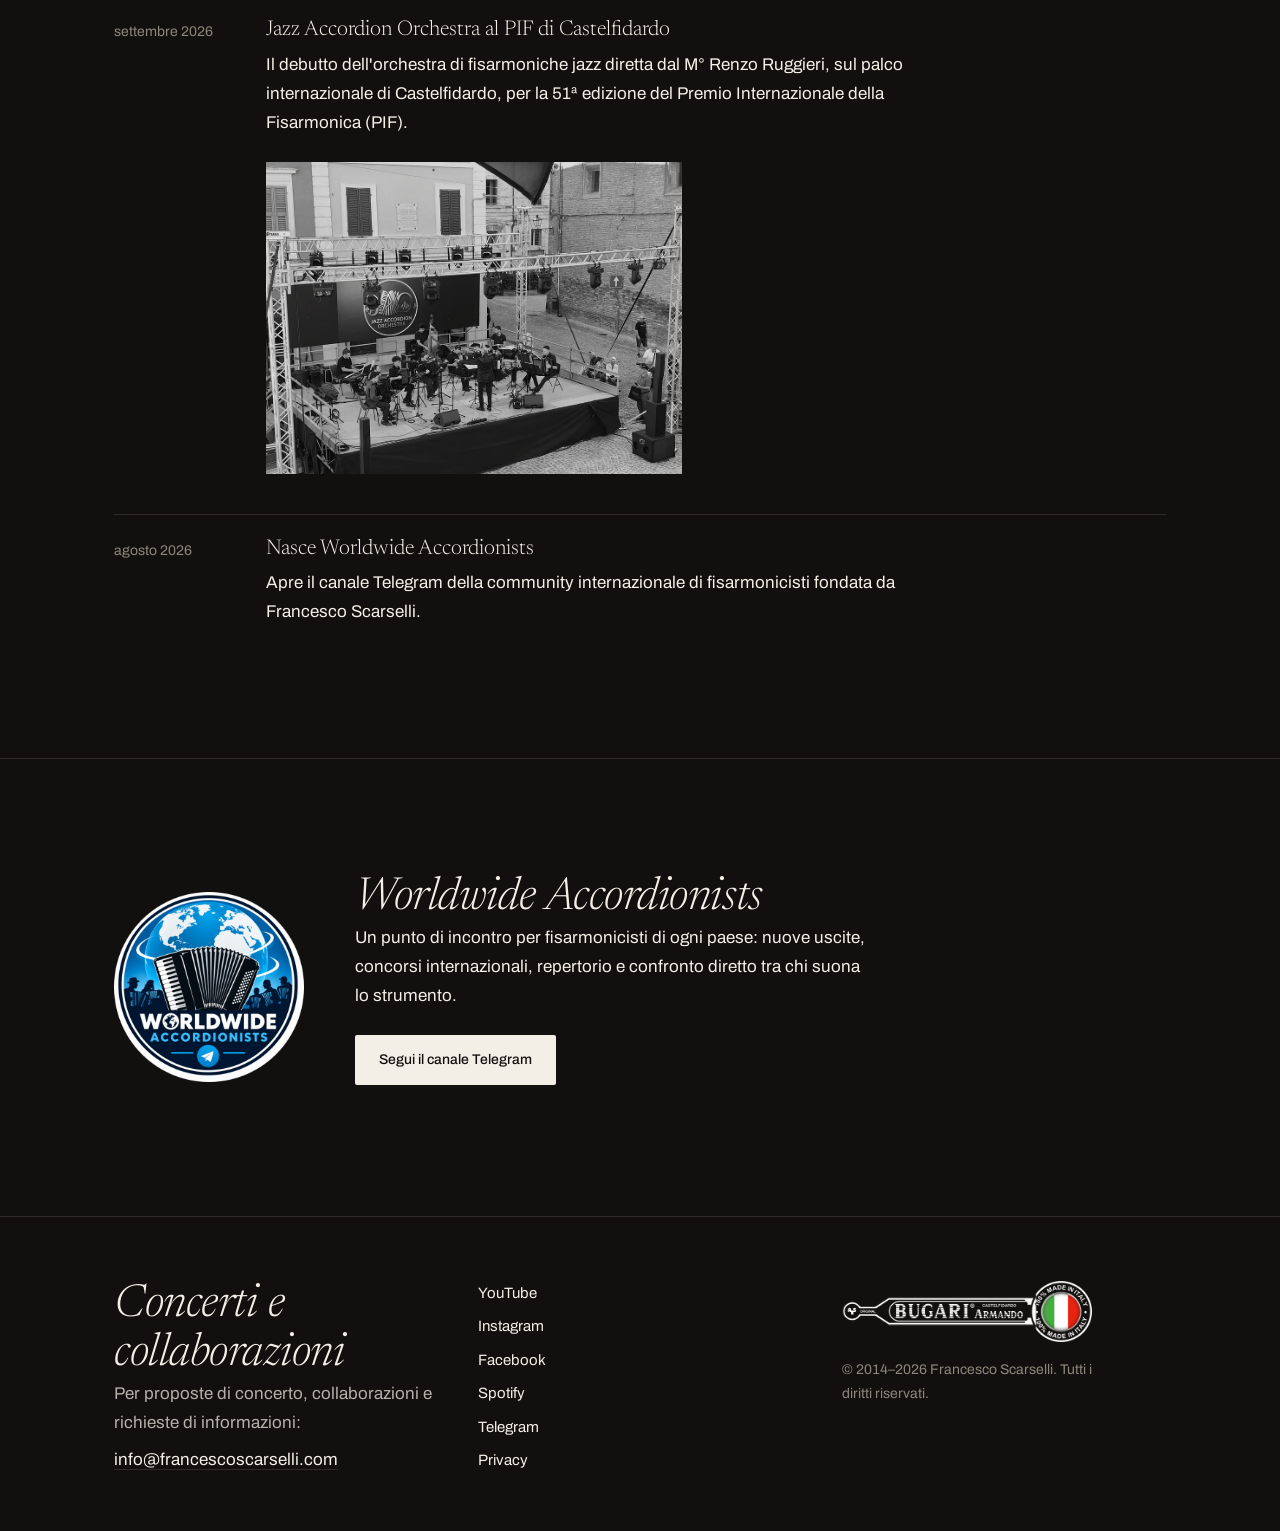
==== commit 0c0b1e08: "Toglie il filo chiaro sotto la foto di apertura" ====
--- a/index.html
+++ b/index.html
@@ -59,7 +59,7 @@
   ]
 }
 </script>
-<link rel="stylesheet" href="assets/css/site.css?v=ff2ffb48">
+<link rel="stylesheet" href="assets/css/site.css?v=cad57ed9">
 </head>
 <body>
 <a class="salta" href="#principale">Vai al contenuto</a>
@@ -209,7 +209,7 @@
   </div>
 </footer>
 <script type="module" src="assets/js/player.js?v=7bae52b1"></script>
-<script type="module" src="assets/js/nav.js?v=7eef18b5"></script>
+<script type="module" src="assets/js/nav.js?v=6736f40e"></script>
 <script type="module" src="assets/js/video.js?v=ce2b195b"></script>
 <script type="module" src="assets/js/consenso.js?v=708067f4"></script>
 </body>
--- a/assets/css/site.css
+++ b/assets/css/site.css
@@ -229,7 +229,7 @@
   margin-top: 0;
   padding-top: 0;
 }
-.apertura-foto { position: absolute; inset: 0; }
+.apertura-foto { position: absolute; inset: 0 0 2px; }
 .apertura-foto img {
   width: 100%;
   height: 100%;
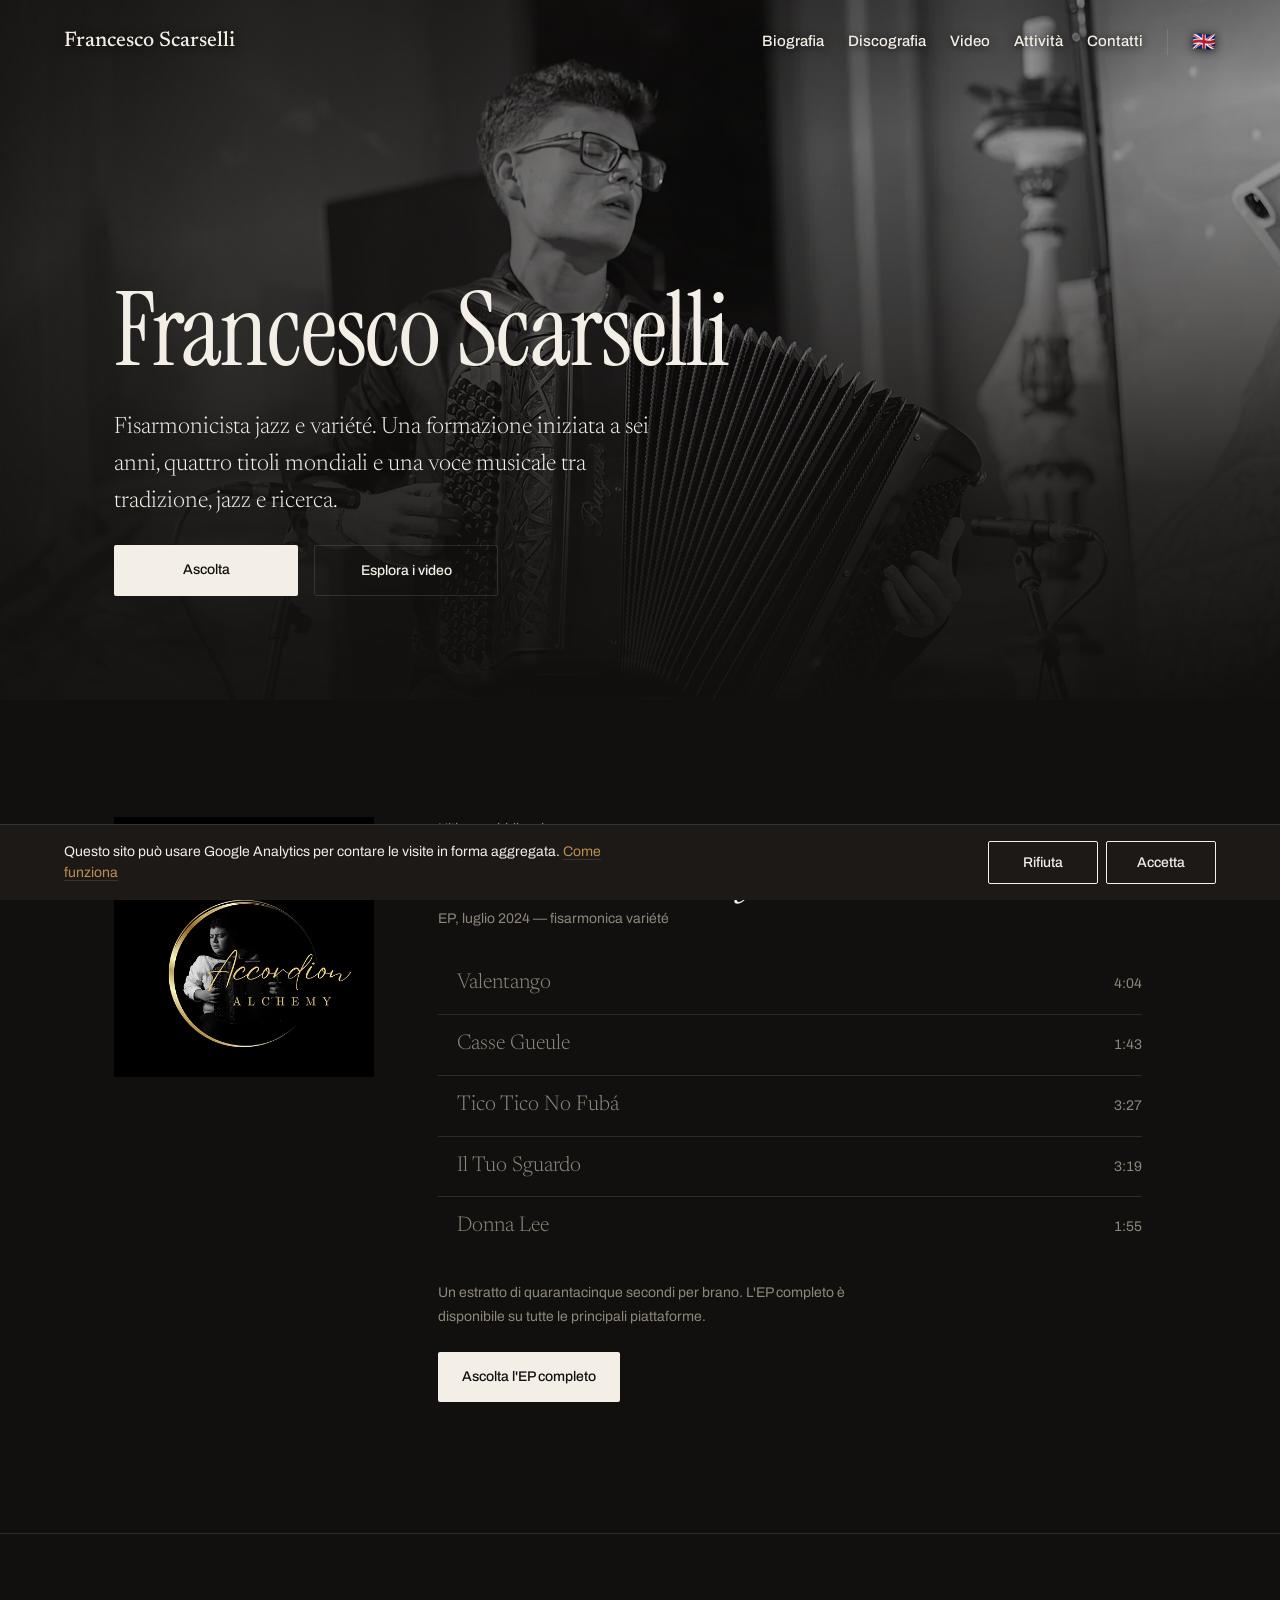
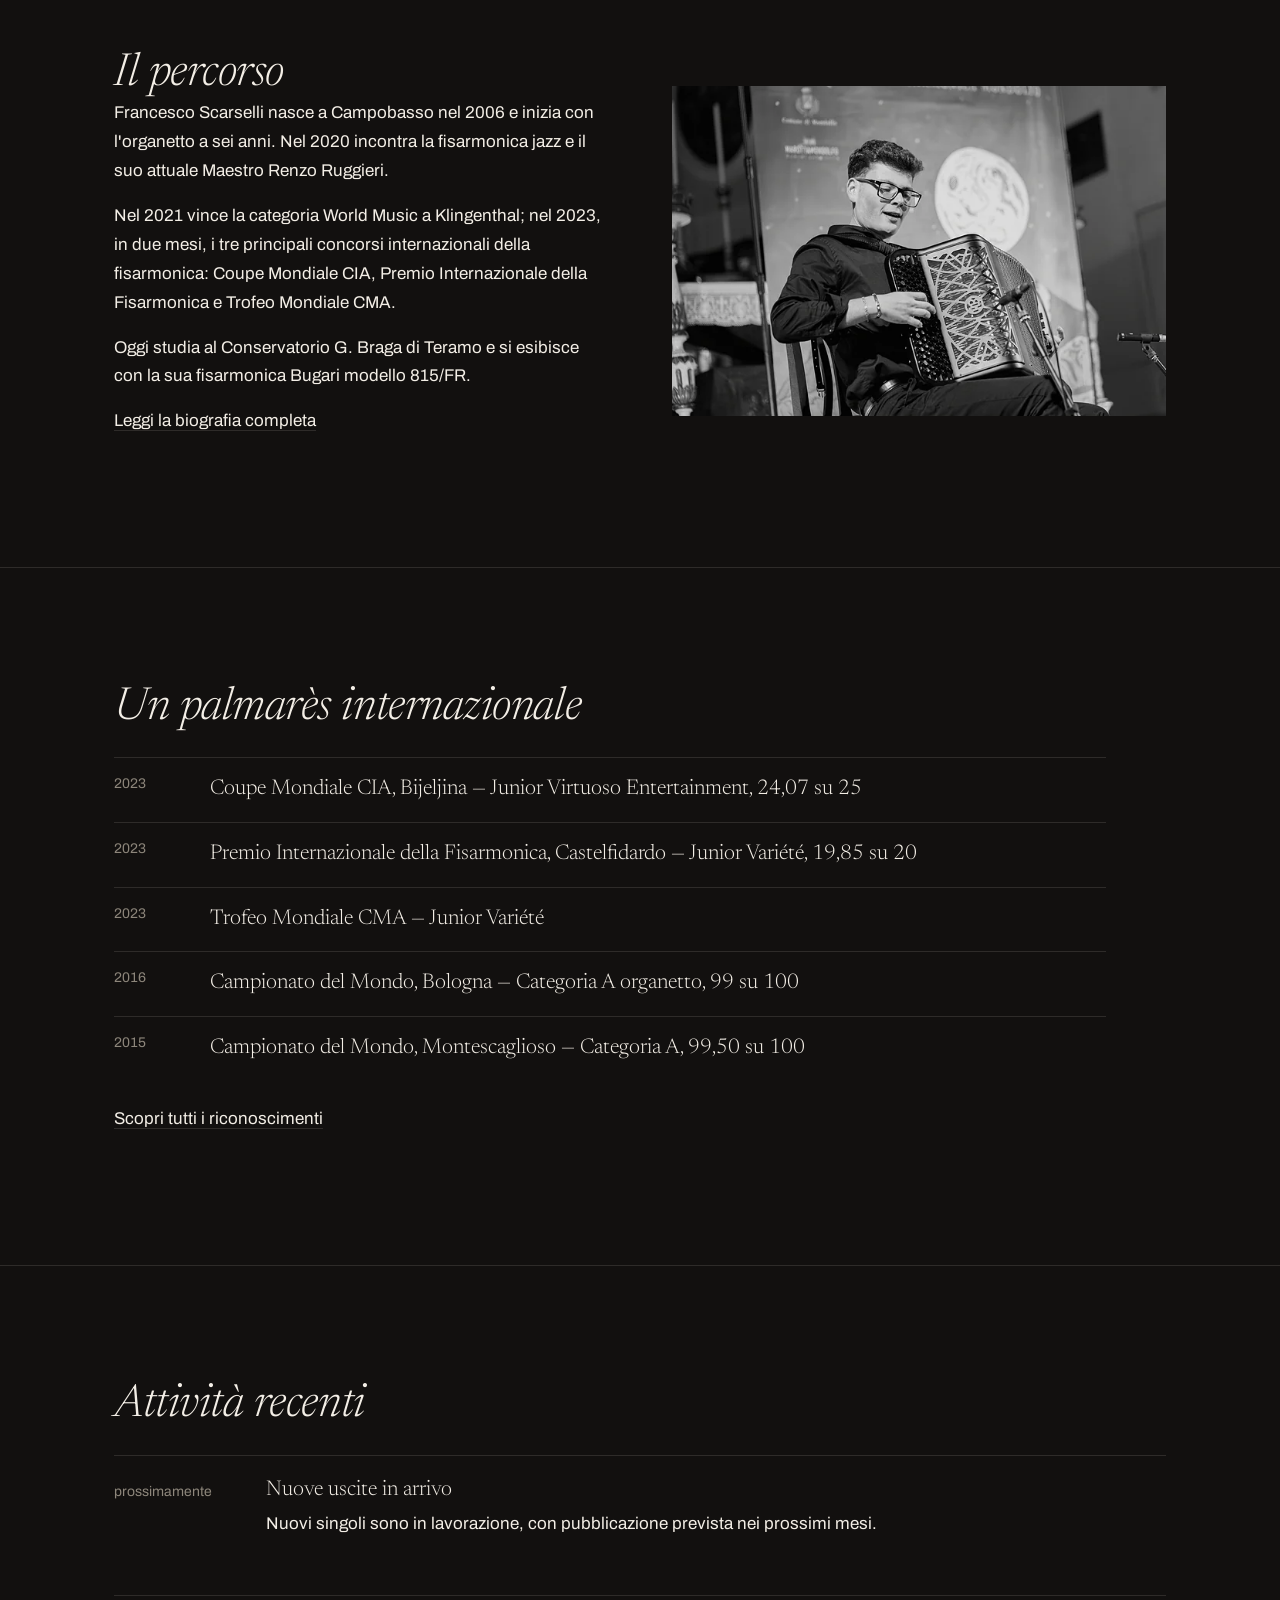
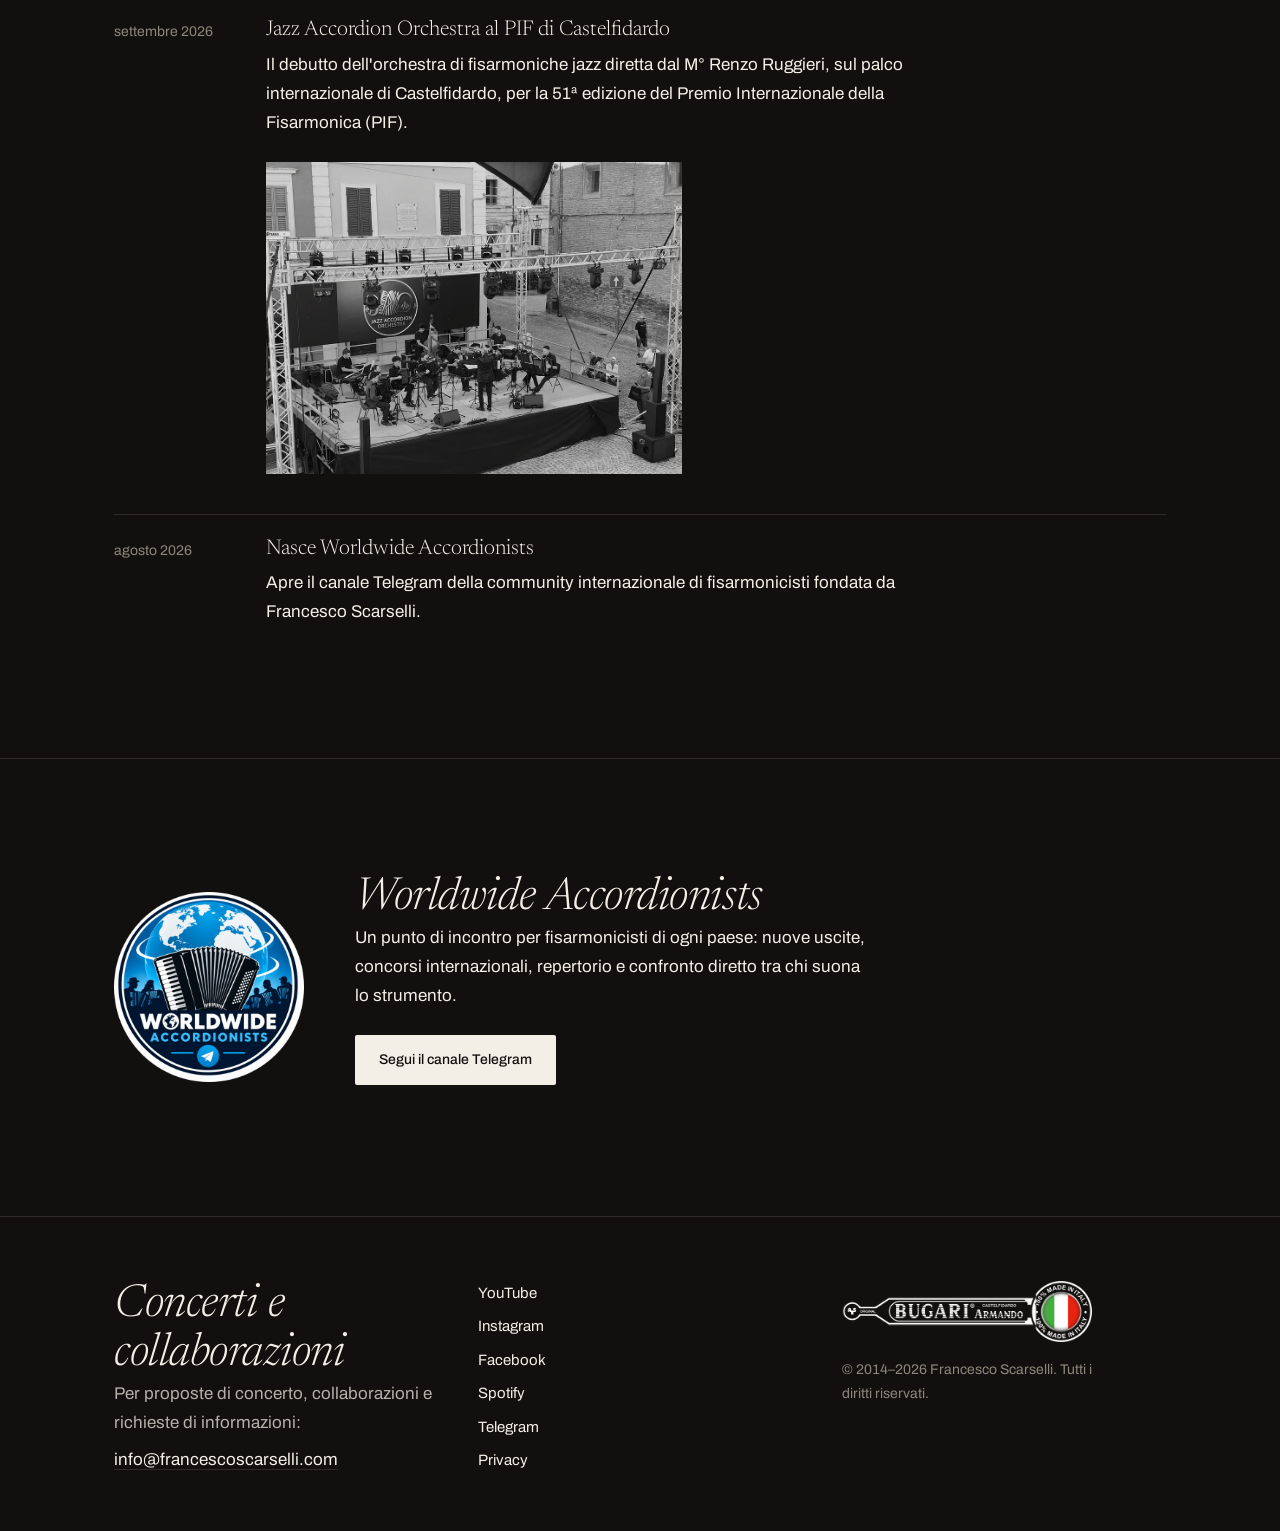
==== commit b2eabde7: "Caratteri sempre caricati anche alla prima visita e titolo di apertura mai sotto il menu" ====
--- a/index.html
+++ b/index.html
@@ -59,7 +59,7 @@
   ]
 }
 </script>
-<link rel="stylesheet" href="assets/css/site.css?v=cad57ed9">
+<link rel="stylesheet" href="assets/css/site.css?v=fb05acfe">
 </head>
 <body>
 <a class="salta" href="#principale">Vai al contenuto</a>
@@ -209,7 +209,7 @@
   </div>
 </footer>
 <script type="module" src="assets/js/player.js?v=7bae52b1"></script>
-<script type="module" src="assets/js/nav.js?v=6736f40e"></script>
+<script type="module" src="assets/js/nav.js?v=c5e9a352"></script>
 <script type="module" src="assets/js/video.js?v=ce2b195b"></script>
 <script type="module" src="assets/js/consenso.js?v=708067f4"></script>
 </body>
--- a/assets/css/site.css
+++ b/assets/css/site.css
@@ -3,42 +3,42 @@
   src: url('../fonts/newsreader-300.woff2') format('woff2');
   font-weight: 300;
   font-style: normal;
-  font-display: optional;
+  font-display: block;
 }
 @font-face {
   font-family: 'Newsreader';
   src: url('../fonts/newsreader-300-italic.woff2') format('woff2');
   font-weight: 300;
   font-style: italic;
-  font-display: optional;
+  font-display: block;
 }
 @font-face {
   font-family: 'Newsreader';
   src: url('../fonts/newsreader-500.woff2') format('woff2');
   font-weight: 500;
   font-style: normal;
-  font-display: optional;
+  font-display: block;
 }
 @font-face {
   font-family: 'Instrument Serif';
   src: url('../fonts/instrument-serif.woff2') format('woff2');
   font-weight: 400;
   font-style: normal;
-  font-display: optional;
+  font-display: block;
 }
 @font-face {
   font-family: 'Archivo';
   src: url('../fonts/archivo-400.woff2') format('woff2');
   font-weight: 400;
   font-style: normal;
-  font-display: optional;
+  font-display: block;
 }
 @font-face {
   font-family: 'Archivo';
   src: url('../fonts/archivo-500.woff2') format('woff2');
   font-weight: 500;
   font-style: normal;
-  font-display: optional;
+  font-display: block;
 }
 
 :root {
@@ -227,7 +227,7 @@
 }
 body:has(.apertura) .apertura {
   margin-top: 0;
-  padding-top: 0;
+  padding-top: calc(var(--altezza-testata, 110px) + var(--s3));
 }
 .apertura-foto { position: absolute; inset: 0 0 2px; }
 .apertura-foto img {
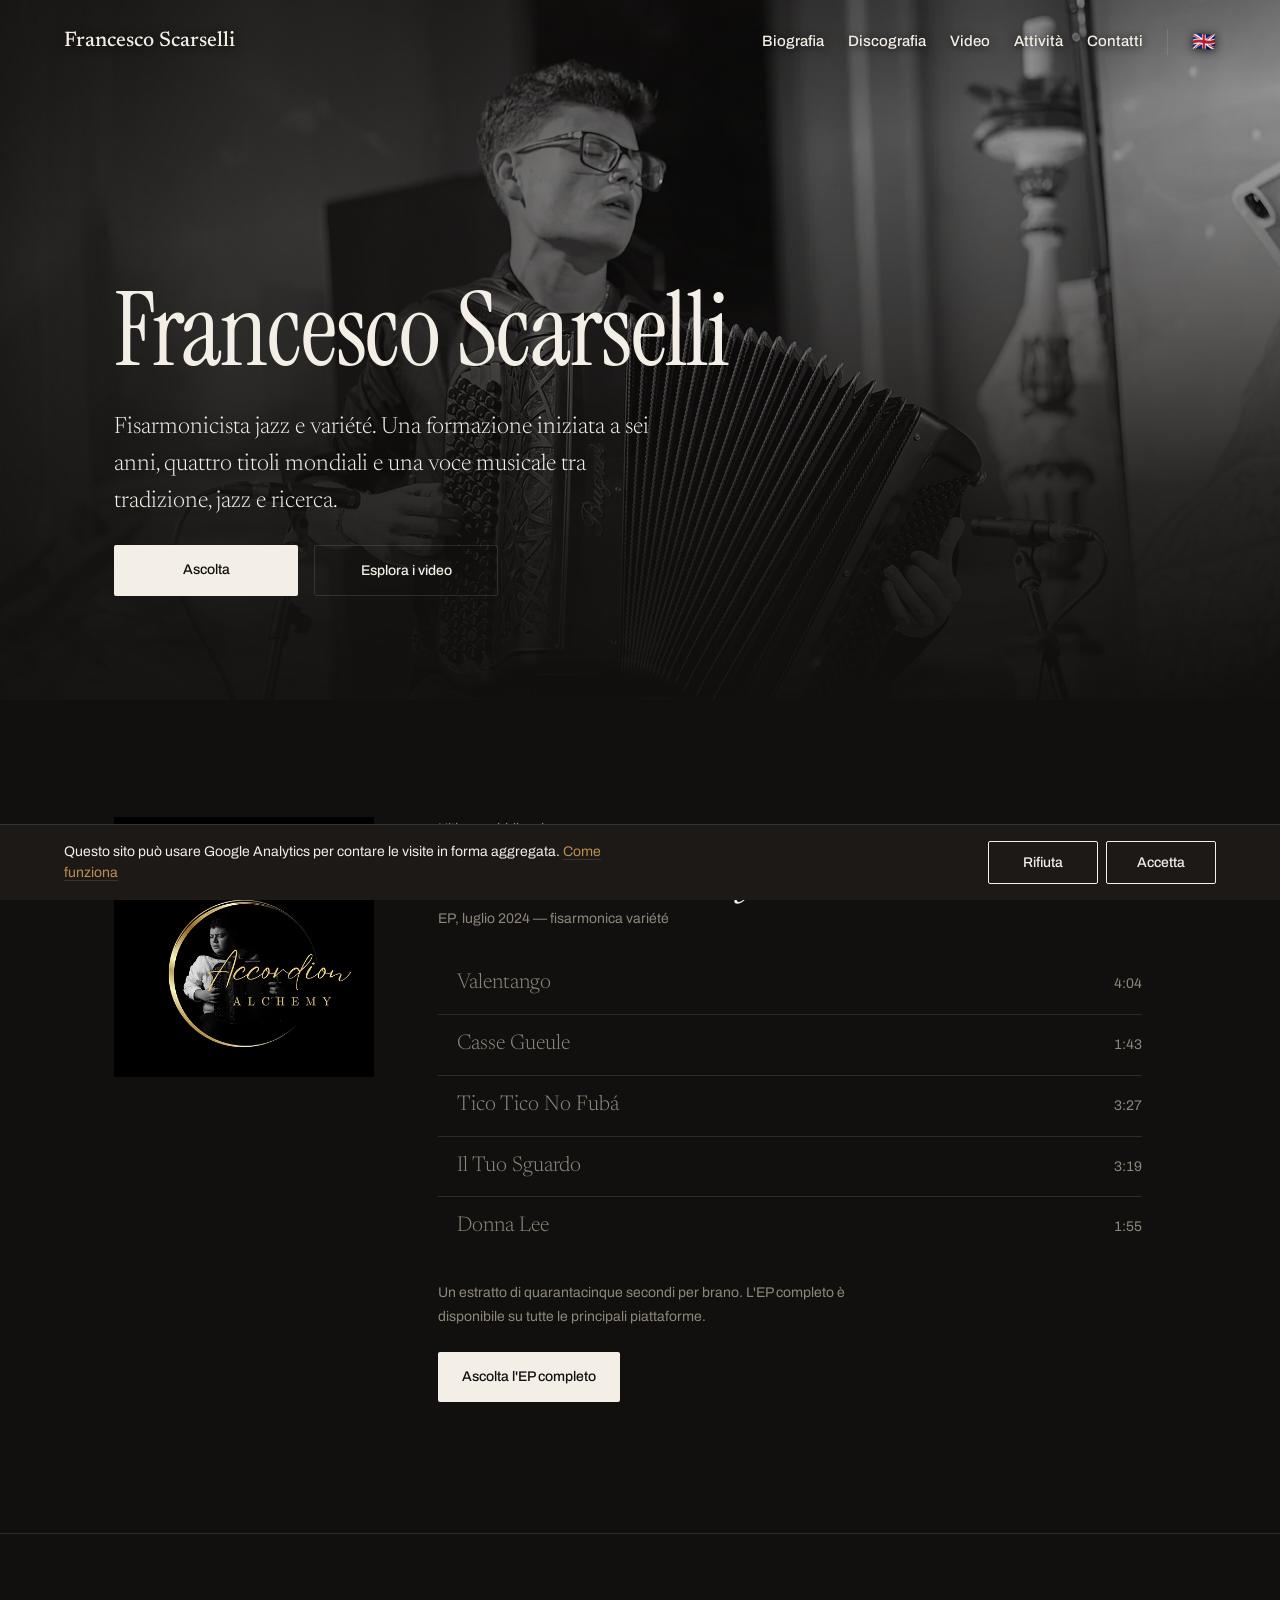
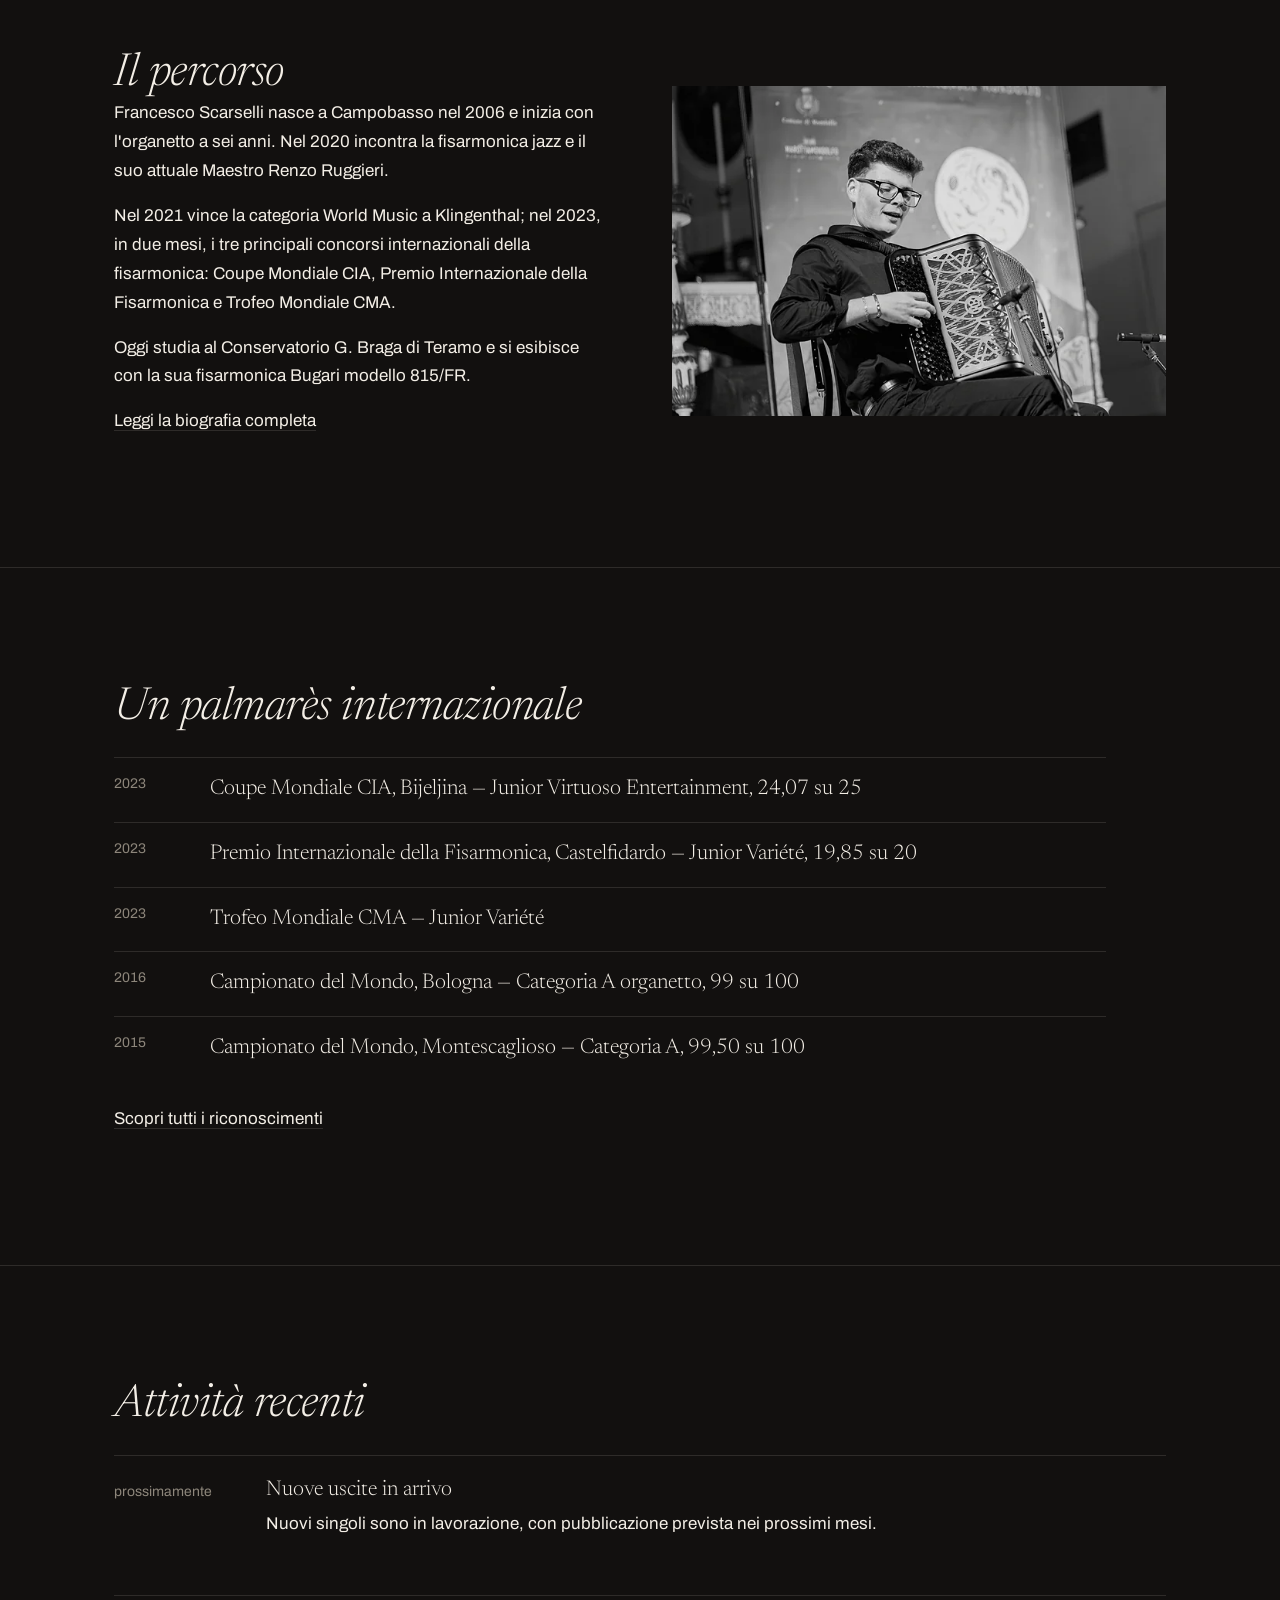
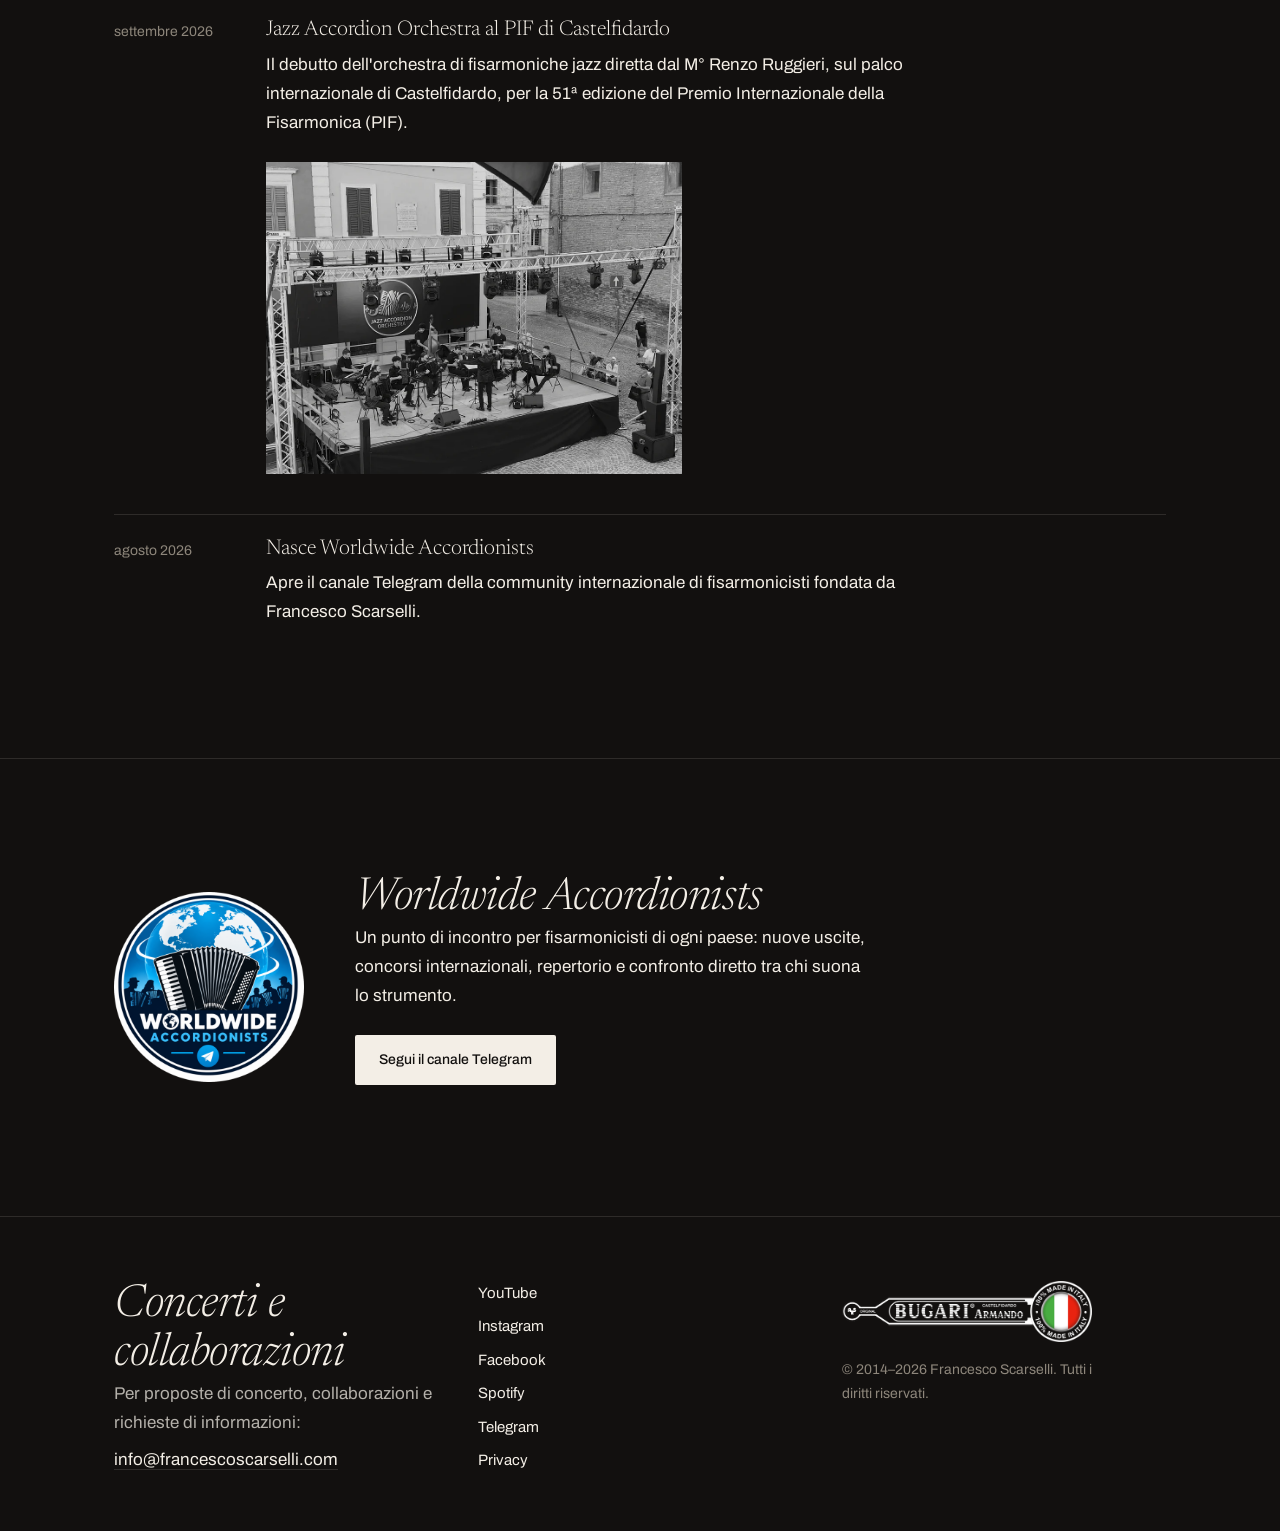
==== commit 2621917b: "Bordo della coccarda Bugari uniforme anche sul lato sinistro" ====
--- a/index.html
+++ b/index.html
@@ -203,7 +203,7 @@
       <a href="privacy">Privacy</a>
     </nav>
     <div class="piede-chiusura">
-      <p class="marchio"><img src="assets/img/marchi/bugari-armando.png?v=b4e5bd3c" width="620" height="153" loading="lazy" alt="Bugari Armando Accordions, Castelfidardo"></p>
+      <p class="marchio"><img src="assets/img/marchi/bugari-armando.png?v=1f109468" width="620" height="153" loading="lazy" alt="Bugari Armando Accordions, Castelfidardo"></p>
       <p class="minuto piede-nota">&copy; 2014–2026 Francesco Scarselli. Tutti i diritti riservati.</p>
     </div>
   </div>
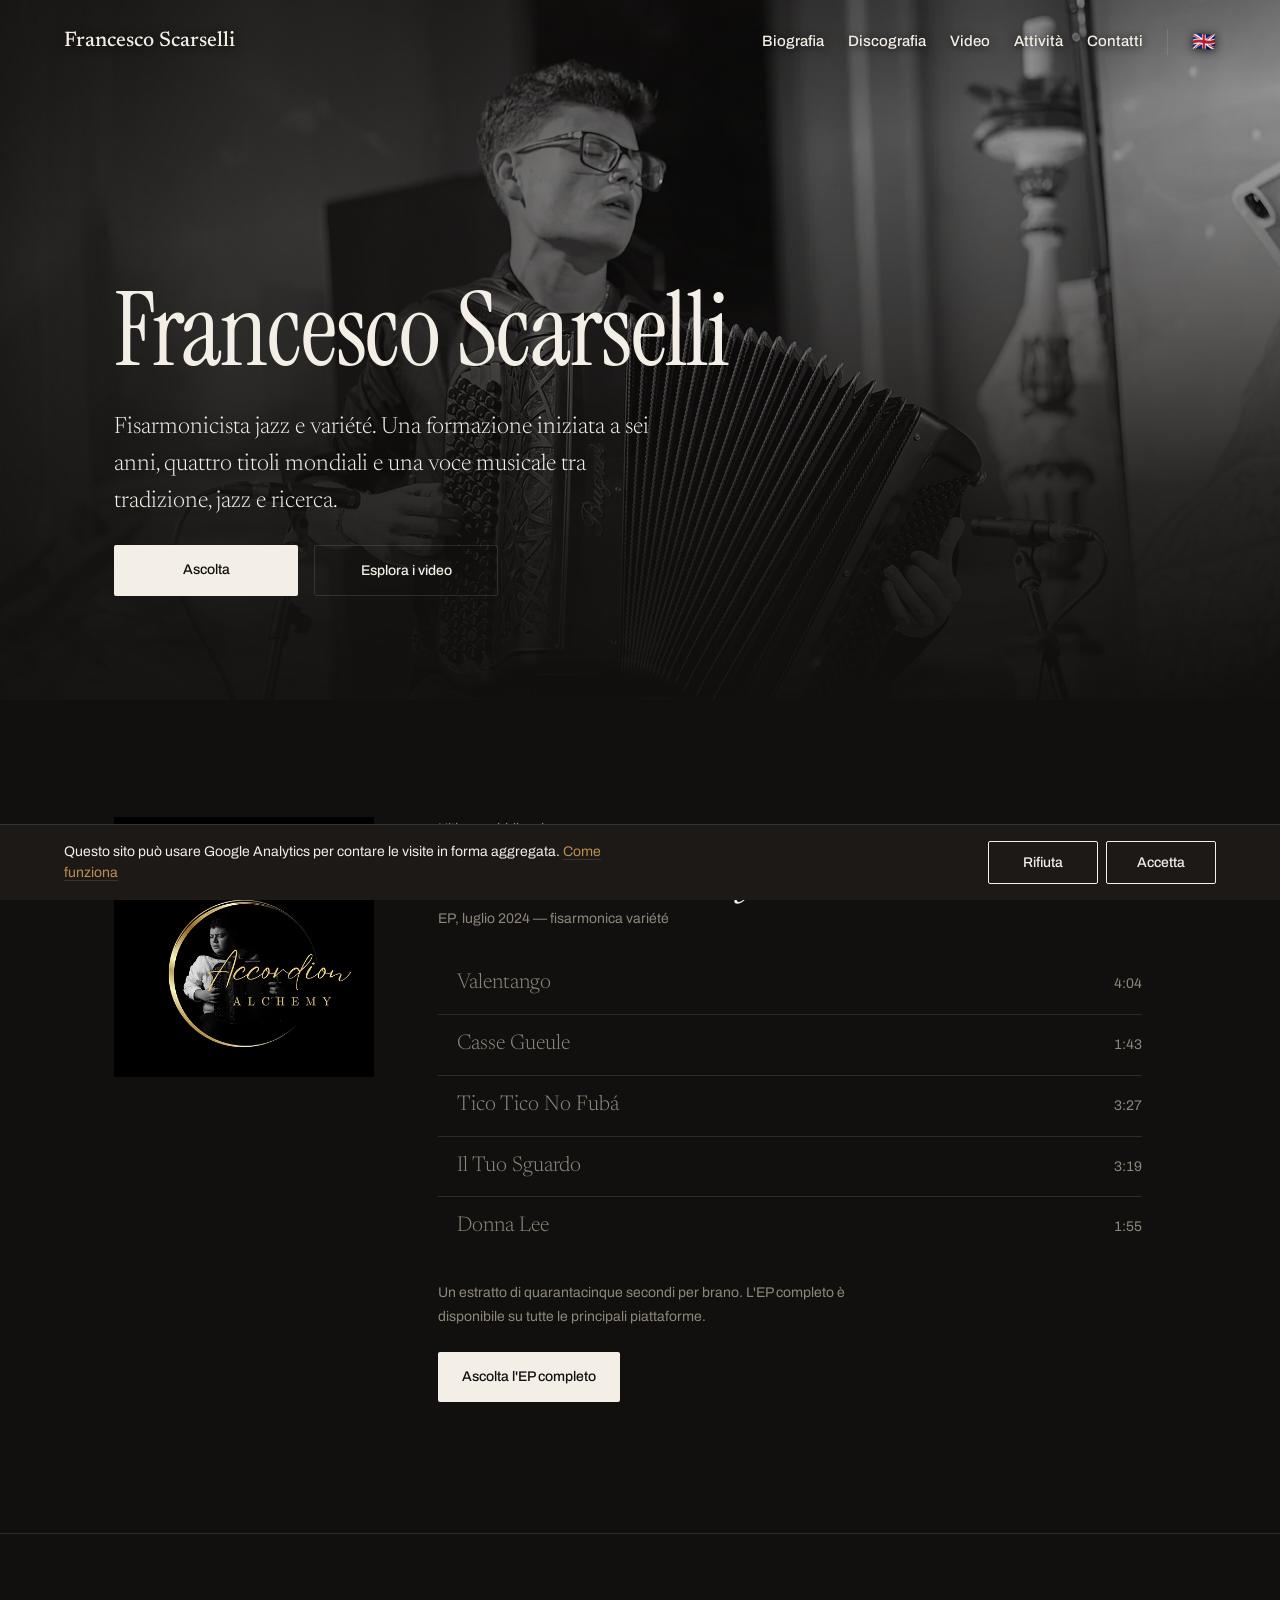
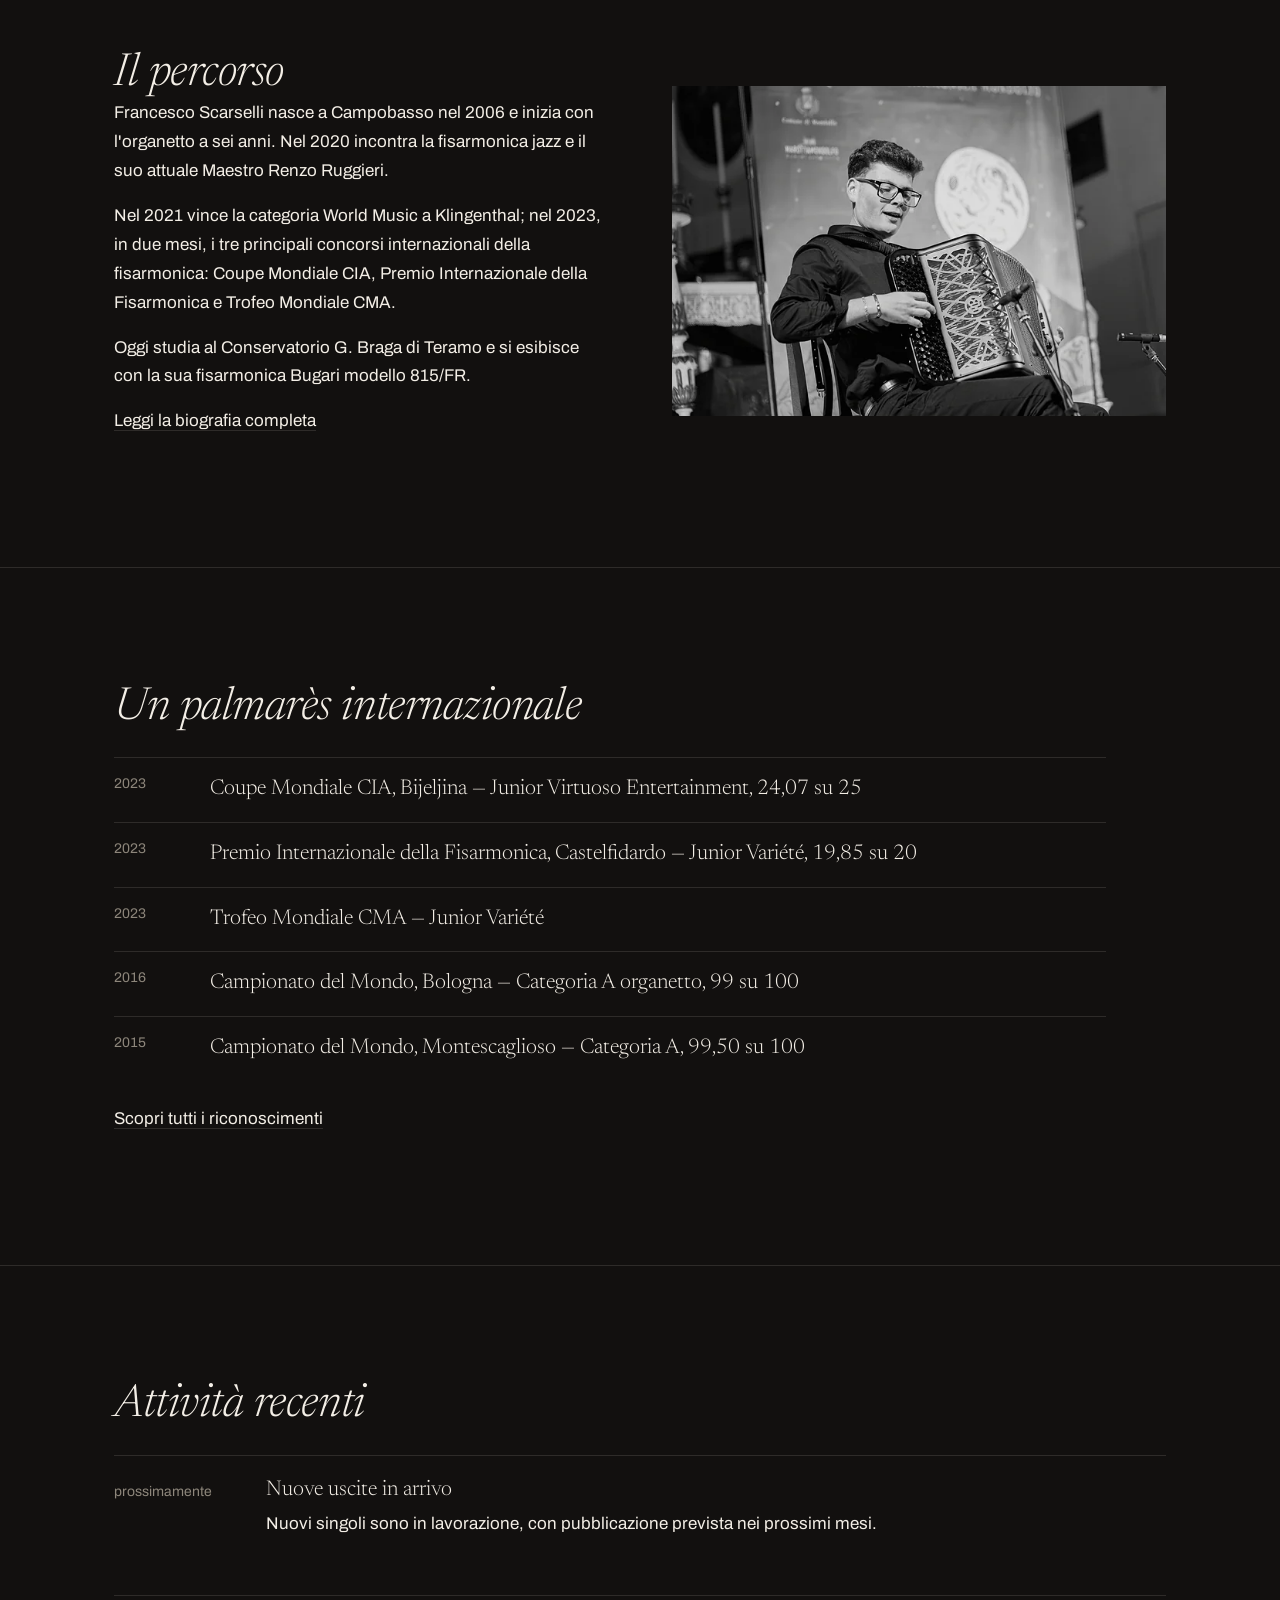
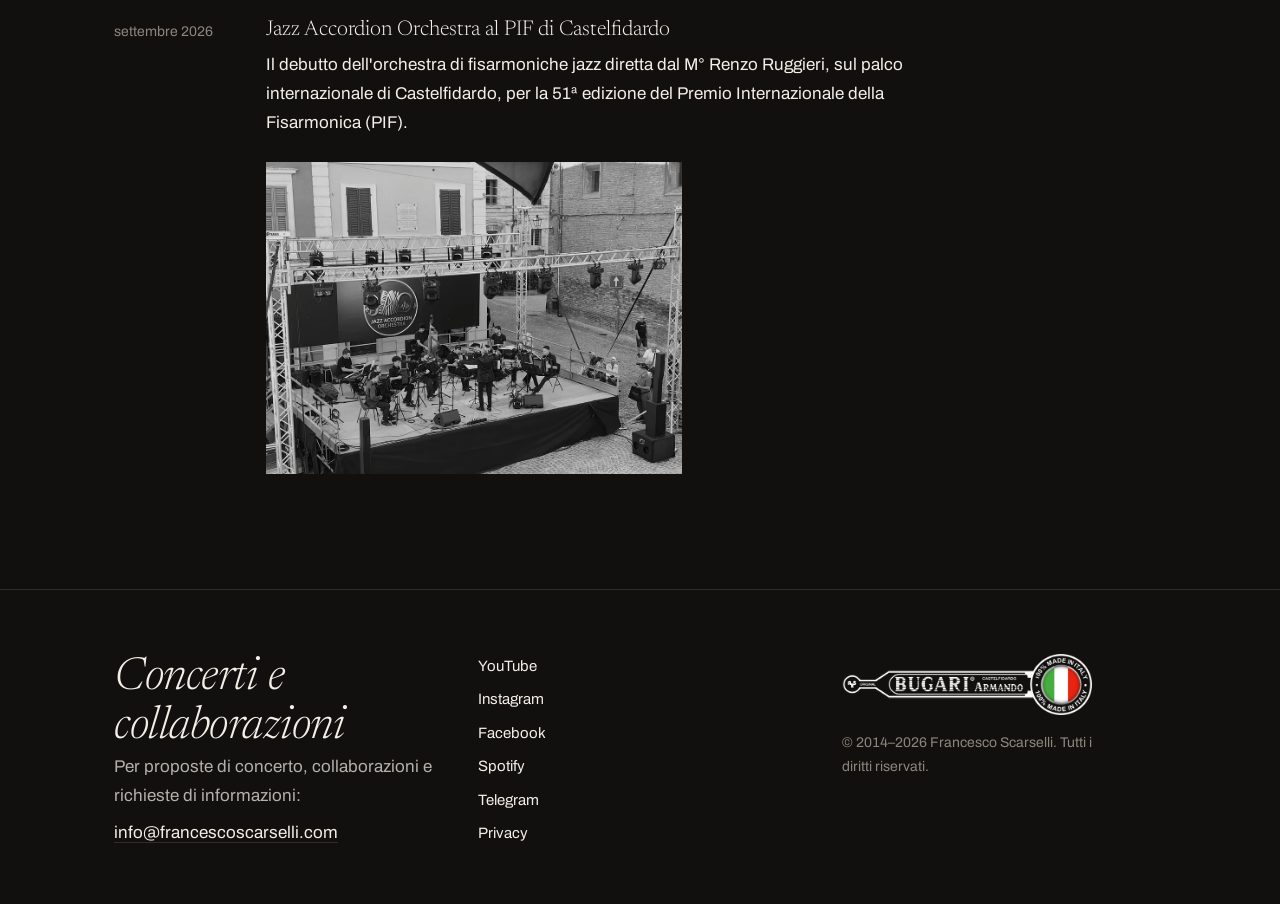
==== commit c204afa9: "Clean up index.html by removing comments Removed commented-out sections related to Worldwide Accordi" ====
--- a/index.html
+++ b/index.html
@@ -5,6 +5,7 @@
 <meta name="viewport" content="width=device-width, initial-scale=1">
 <title>Francesco Scarselli — fisarmonicista jazz e variété</title>
 <meta name="description" content="Francesco Scarselli è un fisarmonicista jazz e variété, quattro volte campione del mondo. Scopri la sua biografia, musica e le prossime esibizioni.">
+<link rel="canonical" href="https://francescoscarselli.com/">
 <link rel="alternate" hreflang="it" href="https://francescoscarselli.com/">
 <link rel="alternate" hreflang="en" href="https://francescoscarselli.com/en/">
 <link rel="alternate" hreflang="x-default" href="https://francescoscarselli.com/">
@@ -54,8 +55,7 @@
     "https://youtube.com/@francescoscarselli",
     "https://instagram.com/francesco_scarselli",
     "https://facebook.com/francescoscarselli.official",
-    "https://open.spotify.com/artist/1GVGCBt9BLbeAoKMVGDyLu",
-    "https://t.me/worldwideaccordionists"
+    "https://open.spotify.com/artist/1GVGCBt9BLbeAoKMVGDyLu"
   ]
 }
 </script>
@@ -164,6 +164,7 @@
           </picture>
         </div>
       </article>
+      <!-- Worldwide Accordionists: nascosto finché il canale non cresce
       <article>
         <p class="minuto">agosto 2026</p>
         <div>
@@ -171,9 +172,11 @@
           <p>Apre il canale Telegram della community internazionale di fisarmonicisti fondata da Francesco Scarselli.</p>
         </div>
       </article>
-    </div>
-  </div>
-</section>
+      -->
+    </div>
+  </div>
+</section>
+<!-- Worldwide Accordionists: nascosto finché il canale non cresce
 <section class="sezione community">
   <div class="contenitore community-griglia">
     <img class="logo-canale" src="assets/img/marchi/worldwide-accordionists.png?v=06b017e7" width="520" height="520" loading="lazy" alt="">
@@ -186,6 +189,7 @@
     </div>
   </div>
 </section>
+-->
 </main>
 <footer class="piede" id="contatti">
   <div class="contenitore piede-griglia">
@@ -209,8 +213,8 @@
   </div>
 </footer>
 <script type="module" src="assets/js/player.js?v=7bae52b1"></script>
-<script type="module" src="assets/js/nav.js?v=c5e9a352"></script>
+<script type="module" src="assets/js/nav.js?v=cbcdaef7"></script>
 <script type="module" src="assets/js/video.js?v=ce2b195b"></script>
-<script type="module" src="assets/js/consenso.js?v=708067f4"></script>
+<script type="module" src="assets/js/consenso.js?v=8397af10"></script>
 </body>
-</html>+</html>
